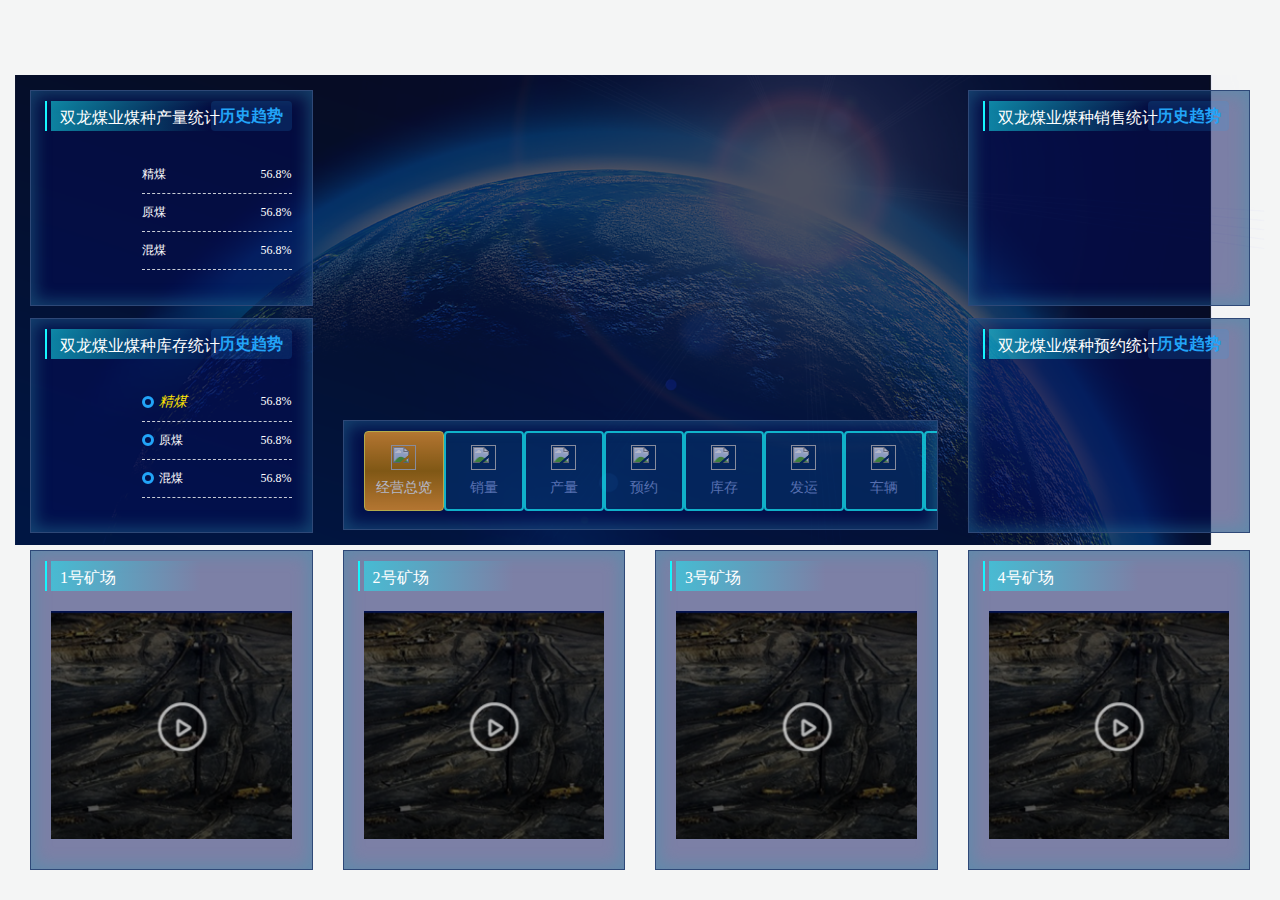
==== index.html @ e0773437 "feat: 提交" ====
<!DOCTYPE html>
<html>
	<head>
		<meta charset="utf-8" />
		<link rel="stylesheet" href="./css/layui.css" />
		<link rel="stylesheet" href="./css/public.css" />
		<link rel="stylesheet" href="./css/mixin.css" />
		<link rel="stylesheet" href="./css/index.css" />
		<title></title>
	</head>
	<body>
		<div class="wrap flex flex-direction justify-between">
			<div class="wrap-head">
				
			</div>
			<div class="wrap-content layui-row layui-col-space30">
				<div class="layui-col-md3">
					<div class="wrap-left box-wrap">
						<div class="box-top border border-lr flex flex-direction">
							<div class="plblic-tilte">
								<div class="box-title">
									双龙煤业煤种产量统计
								</div>
								<div class="tags">
									历史趋势
								</div>
							</div>
							<div class="flex-sub flex">
								<div class="flex-sub"  id="chart1">
									
								</div>
								<div class="legend-wrap">
									<div class="legend-item">
										<span>精煤</span>
										<span>56.8%</span>
									</div>
									<div class="legend-item">
										<span>原煤</span>
										<span>56.8%</span>
									</div>
									<div class="legend-item">
										<span>混煤</span>
										<span>56.8%</span>
									</div>
								</div>
							</div>
						</div>
						<div class="box-bottom border border-lr flex flex-direction">
							<div class="plblic-tilte">
								<div class="box-title">
									双龙煤业煤种库存统计
								</div>
								<div class="tags">
									历史趋势
								</div>
							</div>
							<div class="flex-sub flex">
								<div class="flex-sub" id="chart2">
									
								</div>
								<div class="legend-wrap">
									<div class="legend-item s1">
										<div>
											<b></b>
											<i>精煤</i>
										</div>
										<span>56.8%</span>
									</div>
									<div class="legend-item s2">
										<div>
											<b></b>
											<span>原煤</span>
										</div>
										<span>56.8%</span>
									</div>
									<div class="legend-item s3">
										<div>
											<b></b>
											<span>混煤</span>
										</div>
										<span>56.8%</span>
									</div>
								</div>
							</div>
						</div>
					</div>
				</div>
				<div class="layui-col-md6">
					<div class="wrap-center">
						<div class="map border-lr flex flex-direction">
							<!-- <div class="flex-sub" id="map_div">
							</div> -->
						</div>
						<div class="fyl border border-lr flex flex-direction">
							<ul class="flex-sub flex">
								<a class="active" href="index.html">
									<img src="" />
									<span>经营总览</span>
								</a>
								<a>
									<img src="" />
									<span>销量</span>
								</a>
								<a>
									<img src="" />
									<span>产量</span>
								</a>
								<a>
									<img src="" />
									<span>预约</span>
								</a>
								<a>
									<img src="" />
									<span>库存</span>
								</a>
								<a>
									<img src="" />
									<span>发运</span>
								</a>
								<a>
									<img src="" />
									<span>车辆</span>
								</a>
								<a>
									<img src="" />
									<span>视频监控</span>
								</a>
							</ul>
						</div>
					</div>
				</div>
				<div class="layui-col-md3">
					<div class="wrap-right box-wrap">
						<div class="box-top border border-lr">
							<div class="plblic-tilte">
								<div class="box-title">
									双龙煤业煤种销售统计
								</div>
								<div class="tags">
									历史趋势
								</div>
							</div>
						</div>
						<div class="box-bottom border border-lr flex flex-direction">
							<div class="plblic-tilte">
								<div class="box-title">
									双龙煤业煤种预约统计
								</div>
								<div class="tags">
									历史趋势
								</div>
							</div>
							<div class="flex-sub">
							</div>
						</div>
					</div>
				</div>
				
			</div>
			<div class="wrap-list">
				<div class="layui-row layui-col-space30">
					<div class="layui-col-md3">
						<div class="border">
							<div class="plblic-tilte">
								<div class="box-title">
									1号矿场
								</div>
							</div>
							<img src="images/index-item.png" />
						</div>
					</div>
					<div class="layui-col-md3">
						<div class="border">
							<div class="plblic-tilte">
								<div class="box-title">
									2号矿场
								</div>
							</div>
							<img src="images/index-item.png" />
						</div>
					</div>
					<div class="layui-col-md3">
						<div class="border">
							<div class="plblic-tilte">
								<div class="box-title">
									3号矿场
								</div>
							</div>
							<img src="images/index-item.png" />
						</div>
					</div>
					<div class="layui-col-md3">
						<div class="border">
							<div class="plblic-tilte">
								<div class="box-title">
									4号矿场
								</div>
							</div>
							<img src="images/index-item.png" />
						</div>
					</div>
				</div>
			</div>
		</div>
	</body>
</html>
<script src="./js/jquery.js"></script>
<script src="./js/echarts.min.js"></script>
<script src="http://api.map.baidu.com/api?v=2.0&ak=5ieMMexWmzB9jivTq6oCRX9j&callback"></script>
<script src="js/map.js"></script>
<script src="js/index.js"></script>
<script>
	$(function() {
		// var whei = $(window).width()
		// $("html").css({
		// 	fontSize: whei / 20
		// })
		// $(window).resize(function() {
		// 	var whei = $(window).width()
		// 	$("html").css({
		// 		fontSize: whei / 20
		// 	})
		// });
		// console.log($);
		// $.get('./json/a.json', (data) => {
		// 	console.log(data);
		// })
	})
</script>
---- css/layui.css ----
.layui-inline,img{display:inline-block;vertical-align:middle}h1,h2,h3,h4,h5,h6{font-weight:400}a,body{color:#333}.layui-edge,.layui-header,.layui-inline,.layui-main{position:relative}.layui-edge,hr{height:0;overflow:hidden}.layui-layout-body,.layui-side,.layui-side-scroll{overflow-x:hidden}.layui-edge,.layui-elip,hr{overflow:hidden}.layui-btn,.layui-edge,.layui-inline,img{vertical-align:middle}.layui-btn,.layui-disabled,.layui-icon,.layui-unselect{-moz-user-select:none;-webkit-user-select:none;-ms-user-select:none}blockquote,body,button,dd,div,dl,dt,form,h1,h2,h3,h4,h5,h6,input,li,ol,p,pre,td,textarea,th,ul{margin:0;padding:0;-webkit-tap-highlight-color:rgba(0,0,0,0)}a:active,a:hover{outline:0}img{border:none}li{list-style:none}table{border-collapse:collapse;border-spacing:0}h4,h5,h6{font-size:100%}button,input,optgroup,option,select,textarea{font-family:inherit;font-size:inherit;font-style:inherit;font-weight:inherit;outline:0}pre{white-space:pre-wrap;white-space:-moz-pre-wrap;white-space:-pre-wrap;white-space:-o-pre-wrap;word-wrap:break-word}body{line-height:1.6;color:rgba(0,0,0,.85);font:14px Helvetica Neue,Helvetica,PingFang SC,Tahoma,Arial,sans-serif}hr{line-height:0;margin:10px 0;padding:0;border:none!important;border-bottom:1px solid #eee!important;clear:both;background:0 0}a{text-decoration:none}a:hover{color:#777}a cite{font-style:normal;*cursor:pointer}.layui-border-box,.layui-border-box *{box-sizing:border-box}.layui-box,.layui-box *{box-sizing:content-box}.layui-clear{clear:both;*zoom:1}.layui-clear:after{content:'\20';clear:both;*zoom:1;display:block;height:0}.layui-inline{*display:inline;*zoom:1}.layui-btn,.layui-btn-group,.layui-edge{display:inline-block}.layui-edge{width:0;border-width:6px;border-style:dashed;border-color:transparent}.layui-edge-top{top:-4px;border-bottom-color:#999;border-bottom-style:solid}.layui-edge-right{border-left-color:#999;border-left-style:solid}.layui-edge-bottom{top:2px;border-top-color:#999;border-top-style:solid}.layui-edge-left{border-right-color:#999;border-right-style:solid}.layui-elip{text-overflow:ellipsis;white-space:nowrap}.layui-disabled,.layui-disabled:hover{color:#d2d2d2!important;cursor:not-allowed!important}.layui-circle{border-radius:100%}.layui-show{display:block!important}.layui-hide{display:none!important}.layui-show-v{visibility:visible!important}.layui-hide-v{visibility:hidden!important}@font-face{font-family:layui-icon;src:url(../font/iconfont.eot?v=256);src:url(../font/iconfont.eot?v=256#iefix) format('embedded-opentype'),url(../font/iconfont.woff2?v=256) format('woff2'),url(../font/iconfont.woff?v=256) format('woff'),url(../font/iconfont.ttf?v=256) format('truetype'),url(../font/iconfont.svg?v=256#layui-icon) format('svg')}.layui-icon{font-family:layui-icon!important;font-size:16px;font-style:normal;-webkit-font-smoothing:antialiased;-moz-osx-font-smoothing:grayscale}.layui-icon-reply-fill:before{content:"\e611"}.layui-icon-set-fill:before{content:"\e614"}.layui-icon-menu-fill:before{content:"\e60f"}.layui-icon-search:before{content:"\e615"}.layui-icon-share:before{content:"\e641"}.layui-icon-set-sm:before{content:"\e620"}.layui-icon-engine:before{content:"\e628"}.layui-icon-close:before{content:"\1006"}.layui-icon-close-fill:before{content:"\1007"}.layui-icon-chart-screen:before{content:"\e629"}.layui-icon-star:before{content:"\e600"}.layui-icon-circle-dot:before{content:"\e617"}.layui-icon-chat:before{content:"\e606"}.layui-icon-release:before{content:"\e609"}.layui-icon-list:before{content:"\e60a"}.layui-icon-chart:before{content:"\e62c"}.layui-icon-ok-circle:before{content:"\1005"}.layui-icon-layim-theme:before{content:"\e61b"}.layui-icon-table:before{content:"\e62d"}.layui-icon-right:before{content:"\e602"}.layui-icon-left:before{content:"\e603"}.layui-icon-cart-simple:before{content:"\e698"}.layui-icon-face-cry:before{content:"\e69c"}.layui-icon-face-smile:before{content:"\e6af"}.layui-icon-survey:before{content:"\e6b2"}.layui-icon-tree:before{content:"\e62e"}.layui-icon-ie:before{content:"\e7bb"}.layui-icon-upload-circle:before{content:"\e62f"}.layui-icon-add-circle:before{content:"\e61f"}.layui-icon-download-circle:before{content:"\e601"}.layui-icon-templeate-1:before{content:"\e630"}.layui-icon-util:before{content:"\e631"}.layui-icon-face-surprised:before{content:"\e664"}.layui-icon-edit:before{content:"\e642"}.layui-icon-speaker:before{content:"\e645"}.layui-icon-down:before{content:"\e61a"}.layui-icon-file:before{content:"\e621"}.layui-icon-layouts:before{content:"\e632"}.layui-icon-rate-half:before{content:"\e6c9"}.layui-icon-add-circle-fine:before{content:"\e608"}.layui-icon-prev-circle:before{content:"\e633"}.layui-icon-read:before{content:"\e705"}.layui-icon-404:before{content:"\e61c"}.layui-icon-carousel:before{content:"\e634"}.layui-icon-help:before{content:"\e607"}.layui-icon-code-circle:before{content:"\e635"}.layui-icon-windows:before{content:"\e67f"}.layui-icon-water:before{content:"\e636"}.layui-icon-username:before{content:"\e66f"}.layui-icon-find-fill:before{content:"\e670"}.layui-icon-about:before{content:"\e60b"}.layui-icon-location:before{content:"\e715"}.layui-icon-up:before{content:"\e619"}.layui-icon-pause:before{content:"\e651"}.layui-icon-date:before{content:"\e637"}.layui-icon-layim-uploadfile:before{content:"\e61d"}.layui-icon-delete:before{content:"\e640"}.layui-icon-play:before{content:"\e652"}.layui-icon-top:before{content:"\e604"}.layui-icon-firefox:before{content:"\e686"}.layui-icon-friends:before{content:"\e612"}.layui-icon-refresh-3:before{content:"\e9aa"}.layui-icon-ok:before{content:"\e605"}.layui-icon-layer:before{content:"\e638"}.layui-icon-face-smile-fine:before{content:"\e60c"}.layui-icon-dollar:before{content:"\e659"}.layui-icon-group:before{content:"\e613"}.layui-icon-layim-download:before{content:"\e61e"}.layui-icon-picture-fine:before{content:"\e60d"}.layui-icon-link:before{content:"\e64c"}.layui-icon-diamond:before{content:"\e735"}.layui-icon-log:before{content:"\e60e"}.layui-icon-key:before{content:"\e683"}.layui-icon-rate-solid:before{content:"\e67a"}.layui-icon-fonts-del:before{content:"\e64f"}.layui-icon-unlink:before{content:"\e64d"}.layui-icon-fonts-clear:before{content:"\e639"}.layui-icon-triangle-r:before{content:"\e623"}.layui-icon-circle:before{content:"\e63f"}.layui-icon-radio:before{content:"\e643"}.layui-icon-align-center:before{content:"\e647"}.layui-icon-align-right:before{content:"\e648"}.layui-icon-align-left:before{content:"\e649"}.layui-icon-loading-1:before{content:"\e63e"}.layui-icon-return:before{content:"\e65c"}.layui-icon-fonts-strong:before{content:"\e62b"}.layui-icon-upload:before{content:"\e67c"}.layui-icon-dialogue:before{content:"\e63a"}.layui-icon-video:before{content:"\e6ed"}.layui-icon-headset:before{content:"\e6fc"}.layui-icon-cellphone-fine:before{content:"\e63b"}.layui-icon-add-1:before{content:"\e654"}.layui-icon-face-smile-b:before{content:"\e650"}.layui-icon-fonts-html:before{content:"\e64b"}.layui-icon-screen-full:before{content:"\e622"}.layui-icon-form:before{content:"\e63c"}.layui-icon-cart:before{content:"\e657"}.layui-icon-camera-fill:before{content:"\e65d"}.layui-icon-tabs:before{content:"\e62a"}.layui-icon-heart-fill:before{content:"\e68f"}.layui-icon-fonts-code:before{content:"\e64e"}.layui-icon-ios:before{content:"\e680"}.layui-icon-at:before{content:"\e687"}.layui-icon-fire:before{content:"\e756"}.layui-icon-set:before{content:"\e716"}.layui-icon-fonts-u:before{content:"\e646"}.layui-icon-triangle-d:before{content:"\e625"}.layui-icon-tips:before{content:"\e702"}.layui-icon-picture:before{content:"\e64a"}.layui-icon-more-vertical:before{content:"\e671"}.layui-icon-bluetooth:before{content:"\e689"}.layui-icon-flag:before{content:"\e66c"}.layui-icon-loading:before{content:"\e63d"}.layui-icon-fonts-i:before{content:"\e644"}.layui-icon-refresh-1:before{content:"\e666"}.layui-icon-rmb:before{content:"\e65e"}.layui-icon-addition:before{content:"\e624"}.layui-icon-home:before{content:"\e68e"}.layui-icon-time:before{content:"\e68d"}.layui-icon-user:before{content:"\e770"}.layui-icon-notice:before{content:"\e667"}.layui-icon-chrome:before{content:"\e68a"}.layui-icon-edge:before{content:"\e68b"}.layui-icon-login-weibo:before{content:"\e675"}.layui-icon-voice:before{content:"\e688"}.layui-icon-upload-drag:before{content:"\e681"}.layui-icon-login-qq:before{content:"\e676"}.layui-icon-snowflake:before{content:"\e6b1"}.layui-icon-heart:before{content:"\e68c"}.layui-icon-logout:before{content:"\e682"}.layui-icon-file-b:before{content:"\e655"}.layui-icon-template:before{content:"\e663"}.layui-icon-transfer:before{content:"\e691"}.layui-icon-auz:before{content:"\e672"}.layui-icon-console:before{content:"\e665"}.layui-icon-app:before{content:"\e653"}.layui-icon-prev:before{content:"\e65a"}.layui-icon-website:before{content:"\e7ae"}.layui-icon-next:before{content:"\e65b"}.layui-icon-component:before{content:"\e857"}.layui-icon-android:before{content:"\e684"}.layui-icon-more:before{content:"\e65f"}.layui-icon-login-wechat:before{content:"\e677"}.layui-icon-shrink-right:before{content:"\e668"}.layui-icon-spread-left:before{content:"\e66b"}.layui-icon-camera:before{content:"\e660"}.layui-icon-note:before{content:"\e66e"}.layui-icon-refresh:before{content:"\e669"}.layui-icon-female:before{content:"\e661"}.layui-icon-male:before{content:"\e662"}.layui-icon-screen-restore:before{content:"\e758"}.layui-icon-password:before{content:"\e673"}.layui-icon-senior:before{content:"\e674"}.layui-icon-theme:before{content:"\e66a"}.layui-icon-tread:before{content:"\e6c5"}.layui-icon-praise:before{content:"\e6c6"}.layui-icon-star-fill:before{content:"\e658"}.layui-icon-rate:before{content:"\e67b"}.layui-icon-template-1:before{content:"\e656"}.layui-icon-vercode:before{content:"\e679"}.layui-icon-service:before{content:"\e626"}.layui-icon-cellphone:before{content:"\e678"}.layui-icon-print:before{content:"\e66d"}.layui-icon-cols:before{content:"\e610"}.layui-icon-wifi:before{content:"\e7e0"}.layui-icon-export:before{content:"\e67d"}.layui-icon-rss:before{content:"\e808"}.layui-icon-slider:before{content:"\e714"}.layui-icon-email:before{content:"\e618"}.layui-icon-subtraction:before{content:"\e67e"}.layui-icon-mike:before{content:"\e6dc"}.layui-icon-light:before{content:"\e748"}.layui-icon-gift:before{content:"\e627"}.layui-icon-mute:before{content:"\e685"}.layui-icon-reduce-circle:before{content:"\e616"}.layui-icon-music:before{content:"\e690"}.layui-main{width:1140px;margin:0 auto}.layui-header{z-index:1000;height:60px}.layui-header a:hover{transition:all .5s;-webkit-transition:all .5s}.layui-side{position:fixed;left:0;top:0;bottom:0;z-index:999;width:200px}.layui-side-scroll{position:relative;width:220px;height:100%}.layui-body{position:relative;left:200px;right:0;top:0;bottom:0;z-index:900;width:auto;box-sizing:border-box}.layui-layout-admin .layui-header{position:fixed;top:0;left:0;right:0;background-color:#23262E}.layui-layout-admin .layui-side{top:60px;width:200px;overflow-x:hidden}.layui-layout-admin .layui-body{position:absolute;top:60px;padding-bottom:44px}.layui-layout-admin .layui-main{width:auto;margin:0 15px}.layui-layout-admin .layui-footer{position:fixed;left:200px;right:0;bottom:0;z-index:990;height:44px;line-height:44px;padding:0 15px;box-shadow:-1px 0 4px rgb(0 0 0 / 12%);background-color:#FAFAFA}.layui-layout-admin .layui-logo{position:absolute;left:0;top:0;width:200px;height:100%;line-height:60px;text-align:center;color:#009688;font-size:16px;box-shadow:0 1px 2px 0 rgb(0 0 0 / 15%)}.layui-layout-admin .layui-header .layui-nav{background:0 0}.layui-layout-left{position:absolute!important;left:200px;top:0}.layui-layout-right{position:absolute!important;right:0;top:0}.layui-container{position:relative;margin:0 auto;padding:0 15px;box-sizing:border-box}.layui-fluid{position:relative;margin:0 auto;padding:0 15px}.layui-row:after,.layui-row:before{content:"";display:block;clear:both}.layui-col-lg1,.layui-col-lg10,.layui-col-lg11,.layui-col-lg12,.layui-col-lg2,.layui-col-lg3,.layui-col-lg4,.layui-col-lg5,.layui-col-lg6,.layui-col-lg7,.layui-col-lg8,.layui-col-lg9,.layui-col-md1,.layui-col-md10,.layui-col-md11,.layui-col-md12,.layui-col-md2,.layui-col-md3,.layui-col-md4,.layui-col-md5,.layui-col-md6,.layui-col-md7,.layui-col-md8,.layui-col-md9,.layui-col-sm1,.layui-col-sm10,.layui-col-sm11,.layui-col-sm12,.layui-col-sm2,.layui-col-sm3,.layui-col-sm4,.layui-col-sm5,.layui-col-sm6,.layui-col-sm7,.layui-col-sm8,.layui-col-sm9,.layui-col-xs1,.layui-col-xs10,.layui-col-xs11,.layui-col-xs12,.layui-col-xs2,.layui-col-xs3,.layui-col-xs4,.layui-col-xs5,.layui-col-xs6,.layui-col-xs7,.layui-col-xs8,.layui-col-xs9{position:relative;display:block;box-sizing:border-box}.layui-col-xs1,.layui-col-xs10,.layui-col-xs11,.layui-col-xs12,.layui-col-xs2,.layui-col-xs3,.layui-col-xs4,.layui-col-xs5,.layui-col-xs6,.layui-col-xs7,.layui-col-xs8,.layui-col-xs9{float:left}.layui-col-xs1{width:8.33333333%}.layui-col-xs2{width:16.66666667%}.layui-col-xs3{width:25%}.layui-col-xs4{width:33.33333333%}.layui-col-xs5{width:41.66666667%}.layui-col-xs6{width:50%}.layui-col-xs7{width:58.33333333%}.layui-col-xs8{width:66.66666667%}.layui-col-xs9{width:75%}.layui-col-xs10{width:83.33333333%}.layui-col-xs11{width:91.66666667%}.layui-col-xs12{width:100%}.layui-col-xs-offset1{margin-left:8.33333333%}.layui-col-xs-offset2{margin-left:16.66666667%}.layui-col-xs-offset3{margin-left:25%}.layui-col-xs-offset4{margin-left:33.33333333%}.layui-col-xs-offset5{margin-left:41.66666667%}.layui-col-xs-offset6{margin-left:50%}.layui-col-xs-offset7{margin-left:58.33333333%}.layui-col-xs-offset8{margin-left:66.66666667%}.layui-col-xs-offset9{margin-left:75%}.layui-col-xs-offset10{margin-left:83.33333333%}.layui-col-xs-offset11{margin-left:91.66666667%}.layui-col-xs-offset12{margin-left:100%}@media screen and (max-width:768px){.layui-hide-xs{display:none!important}.layui-show-xs-block{display:block!important}.layui-show-xs-inline{display:inline!important}.layui-show-xs-inline-block{display:inline-block!important}}@media screen and (min-width:768px){.layui-container{width:750px}.layui-hide-sm{display:none!important}.layui-show-sm-block{display:block!important}.layui-show-sm-inline{display:inline!important}.layui-show-sm-inline-block{display:inline-block!important}.layui-col-sm1,.layui-col-sm10,.layui-col-sm11,.layui-col-sm12,.layui-col-sm2,.layui-col-sm3,.layui-col-sm4,.layui-col-sm5,.layui-col-sm6,.layui-col-sm7,.layui-col-sm8,.layui-col-sm9{float:left}.layui-col-sm1{width:8.33333333%}.layui-col-sm2{width:16.66666667%}.layui-col-sm3{width:25%}.layui-col-sm4{width:33.33333333%}.layui-col-sm5{width:41.66666667%}.layui-col-sm6{width:50%}.layui-col-sm7{width:58.33333333%}.layui-col-sm8{width:66.66666667%}.layui-col-sm9{width:75%}.layui-col-sm10{width:83.33333333%}.layui-col-sm11{width:91.66666667%}.layui-col-sm12{width:100%}.layui-col-sm-offset1{margin-left:8.33333333%}.layui-col-sm-offset2{margin-left:16.66666667%}.layui-col-sm-offset3{margin-left:25%}.layui-col-sm-offset4{margin-left:33.33333333%}.layui-col-sm-offset5{margin-left:41.66666667%}.layui-col-sm-offset6{margin-left:50%}.layui-col-sm-offset7{margin-left:58.33333333%}.layui-col-sm-offset8{margin-left:66.66666667%}.layui-col-sm-offset9{margin-left:75%}.layui-col-sm-offset10{margin-left:83.33333333%}.layui-col-sm-offset11{margin-left:91.66666667%}.layui-col-sm-offset12{margin-left:100%}}@media screen and (min-width:992px){.layui-container{width:970px}.layui-hide-md{display:none!important}.layui-show-md-block{display:block!important}.layui-show-md-inline{display:inline!important}.layui-show-md-inline-block{display:inline-block!important}.layui-col-md1,.layui-col-md10,.layui-col-md11,.layui-col-md12,.layui-col-md2,.layui-col-md3,.layui-col-md4,.layui-col-md5,.layui-col-md6,.layui-col-md7,.layui-col-md8,.layui-col-md9{float:left}.layui-col-md1{width:8.33333333%}.layui-col-md2{width:16.66666667%}.layui-col-md3{width:25%}.layui-col-md4{width:33.33333333%}.layui-col-md5{width:41.66666667%}.layui-col-md6{width:50%}.layui-col-md7{width:58.33333333%}.layui-col-md8{width:66.66666667%}.layui-col-md9{width:75%}.layui-col-md10{width:83.33333333%}.layui-col-md11{width:91.66666667%}.layui-col-md12{width:100%}.layui-col-md-offset1{margin-left:8.33333333%}.layui-col-md-offset2{margin-left:16.66666667%}.layui-col-md-offset3{margin-left:25%}.layui-col-md-offset4{margin-left:33.33333333%}.layui-col-md-offset5{margin-left:41.66666667%}.layui-col-md-offset6{margin-left:50%}.layui-col-md-offset7{margin-left:58.33333333%}.layui-col-md-offset8{margin-left:66.66666667%}.layui-col-md-offset9{margin-left:75%}.layui-col-md-offset10{margin-left:83.33333333%}.layui-col-md-offset11{margin-left:91.66666667%}.layui-col-md-offset12{margin-left:100%}}@media screen and (min-width:1200px){.layui-container{width:1170px}.layui-hide-lg{display:none!important}.layui-show-lg-block{display:block!important}.layui-show-lg-inline{display:inline!important}.layui-show-lg-inline-block{display:inline-block!important}.layui-col-lg1,.layui-col-lg10,.layui-col-lg11,.layui-col-lg12,.layui-col-lg2,.layui-col-lg3,.layui-col-lg4,.layui-col-lg5,.layui-col-lg6,.layui-col-lg7,.layui-col-lg8,.layui-col-lg9{float:left}.layui-col-lg1{width:8.33333333%}.layui-col-lg2{width:16.66666667%}.layui-col-lg3{width:25%}.layui-col-lg4{width:33.33333333%}.layui-col-lg5{width:41.66666667%}.layui-col-lg6{width:50%}.layui-col-lg7{width:58.33333333%}.layui-col-lg8{width:66.66666667%}.layui-col-lg9{width:75%}.layui-col-lg10{width:83.33333333%}.layui-col-lg11{width:91.66666667%}.layui-col-lg12{width:100%}.layui-col-lg-offset1{margin-left:8.33333333%}.layui-col-lg-offset2{margin-left:16.66666667%}.layui-col-lg-offset3{margin-left:25%}.layui-col-lg-offset4{margin-left:33.33333333%}.layui-col-lg-offset5{margin-left:41.66666667%}.layui-col-lg-offset6{margin-left:50%}.layui-col-lg-offset7{margin-left:58.33333333%}.layui-col-lg-offset8{margin-left:66.66666667%}.layui-col-lg-offset9{margin-left:75%}.layui-col-lg-offset10{margin-left:83.33333333%}.layui-col-lg-offset11{margin-left:91.66666667%}.layui-col-lg-offset12{margin-left:100%}}.layui-col-space1{margin:-.5px}.layui-col-space1>*{padding:.5px}.layui-col-space2{margin:-1px}.layui-col-space2>*{padding:1px}.layui-col-space4{margin:-2px}.layui-col-space4>*{padding:2px}.layui-col-space5{margin:-2.5px}.layui-col-space5>*{padding:2.5px}.layui-col-space6{margin:-3px}.layui-col-space6>*{padding:3px}.layui-col-space8{margin:-4px}.layui-col-space8>*{padding:4px}.layui-col-space10{margin:-5px}.layui-col-space10>*{padding:5px}.layui-col-space12{margin:-6px}.layui-col-space12>*{padding:6px}.layui-col-space14{margin:-7px}.layui-col-space14>*{padding:7px}.layui-col-space15{margin:-7.5px}.layui-col-space15>*{padding:7.5px}.layui-col-space16{margin:-8px}.layui-col-space16>*{padding:8px}.layui-col-space18{margin:-9px}.layui-col-space18>*{padding:9px}.layui-col-space20{margin:-10px}.layui-col-space20>*{padding:10px}.layui-col-space22{margin:-11px}.layui-col-space22>*{padding:11px}.layui-col-space24{margin:-12px}.layui-col-space24>*{padding:12px}.layui-col-space25{margin:-12.5px}.layui-col-space25>*{padding:12.5px}.layui-col-space26{margin:-13px}.layui-col-space26>*{padding:13px}.layui-col-space28{margin:-14px}.layui-col-space28>*{padding:14px}.layui-col-space30{margin:-15px}.layui-col-space30>*{padding:15px}.layui-btn,.layui-input,.layui-select,.layui-textarea,.layui-upload-button{outline:0;-webkit-appearance:none;transition:all .3s;-webkit-transition:all .3s;box-sizing:border-box}.layui-elem-quote{margin-bottom:10px;padding:15px;line-height:1.6;border-left:5px solid #5FB878;border-radius:0 2px 2px 0;background-color:#FAFAFA}.layui-quote-nm{border-style:solid;border-width:1px 1px 1px 5px;background:0 0}.layui-elem-field{margin-bottom:10px;padding:0;border-width:1px;border-style:solid}.layui-elem-field legend{margin-left:20px;padding:0 10px;font-size:20px;font-weight:300}.layui-field-title{margin:10px 0 20px;border-width:1px 0 0}.layui-field-box{padding:15px}.layui-field-title .layui-field-box{padding:10px 0}.layui-progress{position:relative;height:6px;border-radius:20px;background-color:#eee}.layui-progress-bar{position:absolute;left:0;top:0;width:0;max-width:100%;height:6px;border-radius:20px;text-align:right;background-color:#5FB878;transition:all .3s;-webkit-transition:all .3s}.layui-progress-big,.layui-progress-big .layui-progress-bar{height:18px;line-height:18px}.layui-progress-text{position:relative;top:-20px;line-height:18px;font-size:12px;color:#666}.layui-progress-big .layui-progress-text{position:static;padding:0 10px;color:#fff}.layui-collapse{border-width:1px;border-style:solid;border-radius:2px}.layui-colla-content,.layui-colla-item{border-top-width:1px;border-top-style:solid}.layui-colla-item:first-child{border-top:none}.layui-colla-title{position:relative;height:42px;line-height:42px;padding:0 15px 0 35px;color:#333;background-color:#FAFAFA;cursor:pointer;font-size:14px;overflow:hidden}.layui-colla-content{display:none;padding:10px 15px;line-height:1.6;color:#666}.layui-colla-icon{position:absolute;left:15px;top:0;font-size:14px}.layui-card-body,.layui-card-header,.layui-form-label,.layui-form-mid,.layui-form-select,.layui-input-block,.layui-input-inline,.layui-panel,.layui-textarea{position:relative}.layui-card{margin-bottom:15px;border-radius:2px;background-color:#fff;box-shadow:0 1px 2px 0 rgba(0,0,0,.05)}.layui-form-select dl,.layui-panel{box-shadow:1px 1px 4px rgb(0 0 0 / 8%)}.layui-card:last-child{margin-bottom:0}.layui-card-header{height:42px;line-height:42px;padding:0 15px;border-bottom:1px solid #f6f6f6;color:#333;border-radius:2px 2px 0 0;font-size:14px}.layui-card-body{padding:10px 15px;line-height:24px}.layui-card-body[pad15]{padding:15px}.layui-card-body[pad20]{padding:20px}.layui-card-body .layui-table{margin:5px 0}.layui-card .layui-tab{margin:0}.layui-panel{border-width:1px;border-style:solid;border-radius:2px;background-color:#fff;color:#666}.layui-bg-black,.layui-bg-blue,.layui-bg-cyan,.layui-bg-green,.layui-bg-orange,.layui-bg-red{color:#fff!important}.layui-panel-window{position:relative;padding:15px;border-radius:0;border-top:5px solid #eee;background-color:#fff}.layui-border,.layui-border-black,.layui-border-blue,.layui-border-cyan,.layui-border-green,.layui-border-orange,.layui-border-red{border-width:1px;border-style:solid}.layui-auxiliar-moving{position:fixed;left:0;right:0;top:0;bottom:0;width:100%;height:100%;background:0 0;z-index:9999999999}.layui-bg-red{background-color:#FF5722!important}.layui-bg-orange{background-color:#FFB800!important}.layui-bg-green{background-color:#009688!important}.layui-bg-cyan{background-color:#2F4056!important}.layui-bg-blue{background-color:#1E9FFF!important}.layui-bg-black{background-color:#393D49!important}.layui-bg-gray{background-color:#FAFAFA!important;color:#666!important}.layui-badge-rim,.layui-border,.layui-colla-content,.layui-colla-item,.layui-collapse,.layui-elem-field,.layui-form-pane .layui-form-item[pane],.layui-form-pane .layui-form-label,.layui-input,.layui-layedit,.layui-layedit-tool,.layui-panel,.layui-quote-nm,.layui-select,.layui-tab-bar,.layui-tab-card,.layui-tab-title,.layui-tab-title .layui-this:after,.layui-textarea{border-color:#eee}.layui-border{color:#666!important}.layui-border-red{border-color:#FF5722!important;color:#FF5722!important}.layui-border-orange{border-color:#FFB800!important;color:#FFB800!important}.layui-border-green{border-color:#009688!important;color:#009688!important}.layui-border-cyan{border-color:#2F4056!important;color:#2F4056!important}.layui-border-blue{border-color:#1E9FFF!important;color:#1E9FFF!important}.layui-border-black{border-color:#393D49!important;color:#393D49!important}.layui-timeline-item:before{background-color:#eee}.layui-text{line-height:1.6;font-size:14px;color:#666}.layui-text h1,.layui-text h2,.layui-text h3{font-weight:500;color:#333}.layui-text h1{font-size:30px}.layui-text h2{font-size:24px}.layui-text h3{font-size:18px}.layui-text a:not(.layui-btn){color:#01AAED}.layui-text a:not(.layui-btn):hover{text-decoration:underline}.layui-text ul{padding:5px 0 5px 15px}.layui-text ul li{margin-top:5px;list-style-type:disc}.layui-text em,.layui-word-aux{color:#999!important;padding-left:5px!important;padding-right:5px!important}.layui-text p{margin:10px 0}.layui-text p:first-child{margin-top:0}.layui-font-12{font-size:12px!important}.layui-font-14{font-size:14px!important}.layui-font-16{font-size:16px!important}.layui-font-18{font-size:18px!important}.layui-font-20{font-size:20px!important}.layui-font-red{color:#FF5722!important}.layui-font-orange{color:#FFB800!important}.layui-font-green{color:#009688!important}.layui-font-cyan{color:#2F4056!important}.layui-font-blue{color:#01AAED!important}.layui-font-black{color:#000!important}.layui-font-gray{color:#c2c2c2!important}.layui-btn{height:38px;line-height:38px;border:1px solid transparent;padding:0 18px;background-color:#009688;color:#fff;white-space:nowrap;text-align:center;font-size:14px;border-radius:2px;cursor:pointer}.layui-btn:hover{opacity:.8;filter:alpha(opacity=80);color:#fff}.layui-btn:active{opacity:1;filter:alpha(opacity=100)}.layui-btn+.layui-btn{margin-left:10px}.layui-btn-container{font-size:0}.layui-btn-container .layui-btn{margin-right:10px;margin-bottom:10px}.layui-btn-container .layui-btn+.layui-btn{margin-left:0}.layui-table .layui-btn-container .layui-btn{margin-bottom:9px}.layui-btn-radius{border-radius:100px}.layui-btn .layui-icon{padding:0 2px;vertical-align:middle\9;vertical-align:bottom}.layui-btn-primary{border-color:#d2d2d2;background:0 0;color:#666}.layui-btn-primary:hover{border-color:#009688;color:#333}.layui-btn-normal{background-color:#1E9FFF}.layui-btn-warm{background-color:#FFB800}.layui-btn-danger{background-color:#FF5722}.layui-btn-checked{background-color:#5FB878}.layui-btn-disabled,.layui-btn-disabled:active,.layui-btn-disabled:hover{border-color:#eee!important;background-color:#FBFBFB!important;color:#d2d2d2!important;cursor:not-allowed!important;opacity:1}.layui-btn-lg{height:44px;line-height:44px;padding:0 25px;font-size:16px}.layui-btn-sm{height:30px;line-height:30px;padding:0 10px;font-size:12px}.layui-btn-xs{height:22px;line-height:22px;padding:0 5px;font-size:12px}.layui-btn-xs i{font-size:12px!important}.layui-btn-group{vertical-align:middle;font-size:0}.layui-btn-group .layui-btn{margin-left:0!important;margin-right:0!important;border-left:1px solid rgba(255,255,255,.5);border-radius:0}.layui-btn-group .layui-btn-primary{border-left:none}.layui-btn-group .layui-btn-primary:hover{border-color:#d2d2d2;color:#009688}.layui-btn-group .layui-btn:first-child{border-left:none;border-radius:2px 0 0 2px}.layui-btn-group .layui-btn-primary:first-child{border-left:1px solid #d2d2d2}.layui-btn-group .layui-btn:last-child{border-radius:0 2px 2px 0}.layui-btn-group .layui-btn+.layui-btn{margin-left:0}.layui-btn-group+.layui-btn-group{margin-left:10px}.layui-btn-fluid{width:100%}.layui-input,.layui-select,.layui-textarea{height:38px;line-height:1.3;line-height:38px\9;border-width:1px;border-style:solid;background-color:#fff;color:rgba(0,0,0,.85);border-radius:2px}.layui-input::-webkit-input-placeholder,.layui-select::-webkit-input-placeholder,.layui-textarea::-webkit-input-placeholder{line-height:1.3}.layui-input,.layui-textarea{display:block;width:100%;padding-left:10px}.layui-input:hover,.layui-textarea:hover{border-color:#eee!important}.layui-input:focus,.layui-textarea:focus{border-color:#d2d2d2!important}.layui-textarea{min-height:100px;height:auto;line-height:20px;padding:6px 10px;resize:vertical}.layui-select{padding:0 10px}.layui-form input[type=checkbox],.layui-form input[type=radio],.layui-form select{display:none}.layui-form [lay-ignore]{display:initial}.layui-form-item{margin-bottom:15px;clear:both;*zoom:1}.layui-form-item:after{content:'\20';clear:both;*zoom:1;display:block;height:0}.layui-form-label{float:left;display:block;padding:9px 15px;width:80px;font-weight:400;line-height:20px;text-align:right}.layui-form-label-col{display:block;float:none;padding:9px 0;line-height:20px;text-align:left}.layui-form-item .layui-inline{margin-bottom:5px;margin-right:10px}.layui-input-block{margin-left:110px;min-height:36px}.layui-input-inline{display:inline-block;vertical-align:middle}.layui-form-item .layui-input-inline{float:left;width:190px;margin-right:10px}.layui-form-text .layui-input-inline{width:auto}.layui-form-mid{float:left;display:block;padding:9px 0!important;line-height:20px;margin-right:10px}.layui-form-danger+.layui-form-select .layui-input,.layui-form-danger:focus{border-color:#FF5722!important}.layui-form-select .layui-input{padding-right:30px;cursor:pointer}.layui-form-select .layui-edge{position:absolute;right:10px;top:50%;margin-top:-3px;cursor:pointer;border-width:6px;border-top-color:#c2c2c2;border-top-style:solid;transition:all .3s;-webkit-transition:all .3s}.layui-form-select dl{display:none;position:absolute;left:0;top:42px;padding:5px 0;z-index:899;min-width:100%;border:1px solid #eee;max-height:300px;overflow-y:auto;background-color:#fff;border-radius:2px;box-sizing:border-box}.layui-form-select dl dd,.layui-form-select dl dt{padding:0 10px;line-height:36px;white-space:nowrap;overflow:hidden;text-overflow:ellipsis}.layui-form-select dl dt{font-size:12px;color:#999}.layui-form-select dl dd{cursor:pointer}.layui-form-select dl dd:hover{background-color:#F6F6F6;-webkit-transition:.5s all;transition:.5s all}.layui-form-select .layui-select-group dd{padding-left:20px}.layui-form-select dl dd.layui-select-tips{padding-left:10px!important;color:#999}.layui-form-select dl dd.layui-this{background-color:#5FB878;color:#fff}.layui-form-checkbox,.layui-form-select dl dd.layui-disabled{background-color:#fff}.layui-form-selected dl{display:block}.layui-form-checkbox,.layui-form-checkbox *,.layui-form-switch{display:inline-block;vertical-align:middle}.layui-form-selected .layui-edge{margin-top:-9px;-webkit-transform:rotate(180deg);transform:rotate(180deg);margin-top:-3px\9}:root .layui-form-selected .layui-edge{margin-top:-9px\0/IE9}.layui-form-selectup dl{top:auto;bottom:42px}.layui-select-none{margin:5px 0;text-align:center;color:#999}.layui-select-disabled .layui-disabled{border-color:#eee!important}.layui-select-disabled .layui-edge{border-top-color:#d2d2d2}.layui-form-checkbox{position:relative;height:30px;line-height:30px;margin-right:10px;padding-right:30px;cursor:pointer;font-size:0;-webkit-transition:.1s linear;transition:.1s linear;box-sizing:border-box}.layui-form-checkbox span{padding:0 10px;height:100%;font-size:14px;border-radius:2px 0 0 2px;background-color:#d2d2d2;color:#fff;overflow:hidden;white-space:nowrap;text-overflow:ellipsis}.layui-form-checkbox:hover span{background-color:#c2c2c2}.layui-form-checkbox i{position:absolute;right:0;top:0;width:30px;height:28px;border:1px solid #d2d2d2;border-left:none;border-radius:0 2px 2px 0;color:#fff;font-size:20px;text-align:center}.layui-form-checkbox:hover i{border-color:#c2c2c2;color:#c2c2c2}.layui-form-checked,.layui-form-checked:hover{border-color:#5FB878}.layui-form-checked span,.layui-form-checked:hover span{background-color:#5FB878}.layui-form-checked i,.layui-form-checked:hover i{color:#5FB878}.layui-form-item .layui-form-checkbox{margin-top:4px}.layui-form-checkbox[lay-skin=primary]{height:auto!important;line-height:normal!important;min-width:18px;min-height:18px;border:none!important;margin-right:0;padding-left:28px;padding-right:0;background:0 0}.layui-form-checkbox[lay-skin=primary] span{padding-left:0;padding-right:15px;line-height:18px;background:0 0;color:#666}.layui-form-checkbox[lay-skin=primary] i{right:auto;left:0;width:16px;height:16px;line-height:16px;border:1px solid #d2d2d2;font-size:12px;border-radius:2px;background-color:#fff;-webkit-transition:.1s linear;transition:.1s linear}.layui-form-checkbox[lay-skin=primary]:hover i{border-color:#5FB878;color:#fff}.layui-form-checked[lay-skin=primary] i{border-color:#5FB878!important;background-color:#5FB878;color:#fff}.layui-checkbox-disabled[lay-skin=primary] span{background:0 0!important;color:#c2c2c2!important}.layui-checkbox-disabled[lay-skin=primary]:hover i{border-color:#d2d2d2}.layui-form-item .layui-form-checkbox[lay-skin=primary]{margin-top:10px}.layui-form-switch{position:relative;height:22px;line-height:22px;min-width:35px;padding:0 5px;margin-top:8px;border:1px solid #d2d2d2;border-radius:20px;cursor:pointer;background-color:#fff;-webkit-transition:.1s linear;transition:.1s linear}.layui-form-switch i{position:absolute;left:5px;top:3px;width:16px;height:16px;border-radius:20px;background-color:#d2d2d2;-webkit-transition:.1s linear;transition:.1s linear}.layui-form-switch em{position:relative;top:0;width:25px;margin-left:21px;padding:0!important;text-align:center!important;color:#999!important;font-style:normal!important;font-size:12px}.layui-form-onswitch{border-color:#5FB878;background-color:#5FB878}.layui-checkbox-disabled,.layui-checkbox-disabled i{border-color:#eee!important}.layui-form-onswitch i{left:100%;margin-left:-21px;background-color:#fff}.layui-form-onswitch em{margin-left:5px;margin-right:21px;color:#fff!important}.layui-checkbox-disabled span{background-color:#eee!important}.layui-checkbox-disabled em{color:#d2d2d2!important}.layui-checkbox-disabled:hover i{color:#fff!important}[lay-radio]{display:none}.layui-form-radio,.layui-form-radio *{display:inline-block;vertical-align:middle}.layui-form-radio{line-height:28px;margin:6px 10px 0 0;padding-right:10px;cursor:pointer;font-size:0}.layui-form-radio *{font-size:14px}.layui-form-radio>i{margin-right:8px;font-size:22px;color:#c2c2c2}.layui-form-radio:hover *,.layui-form-radioed,.layui-form-radioed>i{color:#5FB878}.layui-radio-disabled>i{color:#eee!important}.layui-radio-disabled *{color:#c2c2c2!important}.layui-form-pane .layui-form-label{width:110px;padding:8px 15px;height:38px;line-height:20px;border-width:1px;border-style:solid;border-radius:2px 0 0 2px;text-align:center;background-color:#FAFAFA;overflow:hidden;white-space:nowrap;text-overflow:ellipsis;box-sizing:border-box}.layui-form-pane .layui-input-inline{margin-left:-1px}.layui-form-pane .layui-input-block{margin-left:110px;left:-1px}.layui-form-pane .layui-input{border-radius:0 2px 2px 0}.layui-form-pane .layui-form-text .layui-form-label{float:none;width:100%;border-radius:2px;box-sizing:border-box;text-align:left}.layui-form-pane .layui-form-text .layui-input-inline{display:block;margin:0;top:-1px;clear:both}.layui-form-pane .layui-form-text .layui-input-block{margin:0;left:0;top:-1px}.layui-form-pane .layui-form-text .layui-textarea{min-height:100px;border-radius:0 0 2px 2px}.layui-form-pane .layui-form-checkbox{margin:4px 0 4px 10px}.layui-form-pane .layui-form-radio,.layui-form-pane .layui-form-switch{margin-top:6px;margin-left:10px}.layui-form-pane .layui-form-item[pane]{position:relative;border-width:1px;border-style:solid}.layui-form-pane .layui-form-item[pane] .layui-form-label{position:absolute;left:0;top:0;height:100%;border-width:0 1px 0 0}.layui-form-pane .layui-form-item[pane] .layui-input-inline{margin-left:110px}@media screen and (max-width:450px){.layui-form-item .layui-form-label{text-overflow:ellipsis;overflow:hidden;white-space:nowrap}.layui-form-item .layui-inline{display:block;margin-right:0;margin-bottom:20px;clear:both}.layui-form-item .layui-inline:after{content:'\20';clear:both;display:block;height:0}.layui-form-item .layui-input-inline{display:block;float:none;left:-3px;width:auto!important;margin:0 0 10px 112px}.layui-form-item .layui-input-inline+.layui-form-mid{margin-left:110px;top:-5px;padding:0}.layui-form-item .layui-form-checkbox{margin-right:5px;margin-bottom:5px}}.layui-layedit{border-width:1px;border-style:solid;border-radius:2px}.layui-layedit-tool{padding:3px 5px;border-bottom-width:1px;border-bottom-style:solid;font-size:0}.layedit-tool-fixed{position:fixed;top:0;border-top:1px solid #eee}.layui-layedit-tool .layedit-tool-mid,.layui-layedit-tool .layui-icon{display:inline-block;vertical-align:middle;text-align:center;font-size:14px}.layui-layedit-tool .layui-icon{position:relative;width:32px;height:30px;line-height:30px;margin:3px 5px;color:#777;cursor:pointer;border-radius:2px}.layui-layedit-tool .layui-icon:hover{color:#393D49}.layui-layedit-tool .layui-icon:active{color:#000}.layui-layedit-tool .layedit-tool-active{background-color:#eee;color:#000}.layui-layedit-tool .layui-disabled,.layui-layedit-tool .layui-disabled:hover{color:#d2d2d2;cursor:not-allowed}.layui-layedit-tool .layedit-tool-mid{width:1px;height:18px;margin:0 10px;background-color:#d2d2d2}.layedit-tool-html{width:50px!important;font-size:30px!important}.layedit-tool-b,.layedit-tool-code,.layedit-tool-help{font-size:16px!important}.layedit-tool-d,.layedit-tool-face,.layedit-tool-image,.layedit-tool-unlink{font-size:18px!important}.layedit-tool-image input{position:absolute;font-size:0;left:0;top:0;width:100%;height:100%;opacity:.01;filter:Alpha(opacity=1);cursor:pointer}.layui-layedit-iframe iframe{display:block;width:100%}#LAY_layedit_code{overflow:hidden}.layui-laypage{display:inline-block;*display:inline;*zoom:1;vertical-align:middle;margin:10px 0;font-size:0}.layui-laypage>a:first-child,.layui-laypage>a:first-child em{border-radius:2px 0 0 2px}.layui-laypage>a:last-child,.layui-laypage>a:last-child em{border-radius:0 2px 2px 0}.layui-laypage>:first-child{margin-left:0!important}.layui-laypage>:last-child{margin-right:0!important}.layui-laypage a,.layui-laypage button,.layui-laypage input,.layui-laypage select,.layui-laypage span{border:1px solid #eee}.layui-laypage a,.layui-laypage span{display:inline-block;*display:inline;*zoom:1;vertical-align:middle;padding:0 15px;height:28px;line-height:28px;margin:0 -1px 5px 0;background-color:#fff;color:#333;font-size:12px}.layui-flow-more a *,.layui-laypage input,.layui-table-view select[lay-ignore]{display:inline-block}.layui-laypage a:hover{color:#009688}.layui-laypage em{font-style:normal}.layui-laypage .layui-laypage-spr{color:#999;font-weight:700}.layui-laypage a{text-decoration:none}.layui-laypage .layui-laypage-curr{position:relative}.layui-laypage .layui-laypage-curr em{position:relative;color:#fff}.layui-laypage .layui-laypage-curr .layui-laypage-em{position:absolute;left:-1px;top:-1px;padding:1px;width:100%;height:100%;background-color:#009688}.layui-laypage-em{border-radius:2px}.layui-laypage-next em,.layui-laypage-prev em{font-family:Sim sun;font-size:16px}.layui-laypage .layui-laypage-count,.layui-laypage .layui-laypage-limits,.layui-laypage .layui-laypage-refresh,.layui-laypage .layui-laypage-skip{margin-left:10px;margin-right:10px;padding:0;border:none}.layui-laypage .layui-laypage-limits,.layui-laypage .layui-laypage-refresh{vertical-align:top}.layui-laypage .layui-laypage-refresh i{font-size:18px;cursor:pointer}.layui-laypage select{height:22px;padding:3px;border-radius:2px;cursor:pointer}.layui-laypage .layui-laypage-skip{height:30px;line-height:30px;color:#999}.layui-laypage button,.layui-laypage input{height:30px;line-height:30px;border-radius:2px;vertical-align:top;background-color:#fff;box-sizing:border-box}.layui-laypage input{width:40px;margin:0 10px;padding:0 3px;text-align:center}.layui-laypage input:focus,.layui-laypage select:focus{border-color:#009688!important}.layui-laypage button{margin-left:10px;padding:0 10px;cursor:pointer}.layui-table,.layui-table-view{margin:10px 0}.layui-flow-more{margin:10px 0;text-align:center;color:#999;font-size:14px}.layui-flow-more a{height:32px;line-height:32px}.layui-flow-more a *{vertical-align:top}.layui-flow-more a cite{padding:0 20px;border-radius:3px;background-color:#eee;color:#333;font-style:normal}.layui-flow-more a cite:hover{opacity:.8}.layui-flow-more a i{font-size:30px;color:#737383}.layui-table{width:100%;background-color:#fff;color:#666}.layui-table tr{transition:all .3s;-webkit-transition:all .3s}.layui-table th{text-align:left;font-weight:400}.layui-table tbody tr:hover,.layui-table thead tr,.layui-table-click,.layui-table-header,.layui-table-hover,.layui-table-mend,.layui-table-patch,.layui-table-tool,.layui-table-total,.layui-table-total tr,.layui-table[lay-even] tr:nth-child(even){background-color:#FAFAFA}.layui-table td,.layui-table th,.layui-table-col-set,.layui-table-fixed-r,.layui-table-grid-down,.layui-table-header,.layui-table-page,.layui-table-tips-main,.layui-table-tool,.layui-table-total,.layui-table-view,.layui-table[lay-skin=line],.layui-table[lay-skin=row]{border-width:1px;border-style:solid;border-color:#eee}.layui-table td,.layui-table th{position:relative;padding:9px 15px;min-height:20px;line-height:20px;font-size:14px}.layui-table[lay-skin=line] td,.layui-table[lay-skin=line] th{border-width:0 0 1px}.layui-table[lay-skin=row] td,.layui-table[lay-skin=row] th{border-width:0 1px 0 0}.layui-table[lay-skin=nob] td,.layui-table[lay-skin=nob] th{border:none}.layui-table img{max-width:100px}.layui-table[lay-size=lg] td,.layui-table[lay-size=lg] th{padding:15px 30px}.layui-table-view .layui-table[lay-size=lg] .layui-table-cell{height:40px;line-height:40px}.layui-table[lay-size=sm] td,.layui-table[lay-size=sm] th{font-size:12px;padding:5px 10px}.layui-table-view .layui-table[lay-size=sm] .layui-table-cell{height:20px;line-height:20px}.layui-table[lay-data]{display:none}.layui-table-box{position:relative;overflow:hidden}.layui-table-view .layui-table{position:relative;width:auto;margin:0}.layui-table-view .layui-table[lay-skin=line]{border-width:0 1px 0 0}.layui-table-view .layui-table[lay-skin=row]{border-width:0 0 1px}.layui-table-view .layui-table td,.layui-table-view .layui-table th{padding:5px 0;border-top:none;border-left:none}.layui-table-view .layui-table th.layui-unselect .layui-table-cell span{cursor:pointer}.layui-table-view .layui-table td{cursor:default}.layui-table-view .layui-table td[data-edit=text]{cursor:text}.layui-table-view .layui-form-checkbox[lay-skin=primary] i{width:18px;height:18px}.layui-table-view .layui-form-radio{line-height:0;padding:0}.layui-table-view .layui-form-radio>i{margin:0;font-size:20px}.layui-table-init{position:absolute;left:0;top:0;width:100%;height:100%;text-align:center;z-index:110}.layui-table-init .layui-icon{position:absolute;left:50%;top:50%;margin:-15px 0 0 -15px;font-size:30px;color:#c2c2c2}.layui-table-header{border-width:0 0 1px;overflow:hidden}.layui-table-header .layui-table{margin-bottom:-1px}.layui-table-tool .layui-inline[lay-event]{position:relative;width:26px;height:26px;padding:5px;line-height:16px;margin-right:10px;text-align:center;color:#333;border:1px solid #ccc;cursor:pointer;-webkit-transition:.5s all;transition:.5s all}.layui-table-tool .layui-inline[lay-event]:hover{border:1px solid #999}.layui-table-tool-temp{padding-right:120px}.layui-table-tool-self{position:absolute;right:17px;top:10px}.layui-table-tool .layui-table-tool-self .layui-inline[lay-event]{margin:0 0 0 10px}.layui-table-tool-panel{position:absolute;top:29px;left:-1px;padding:5px 0;min-width:150px;min-height:40px;border:1px solid #d2d2d2;text-align:left;overflow-y:auto;background-color:#fff;box-shadow:0 2px 4px rgba(0,0,0,.12)}.layui-table-cell,.layui-table-tool-panel li{overflow:hidden;text-overflow:ellipsis;white-space:nowrap}.layui-table-tool-panel li{padding:0 10px;line-height:30px;-webkit-transition:.5s all;transition:.5s all}.layui-menu li,.layui-menu-body-title a:hover,.layui-menu-body-title>.layui-icon:hover{transition:all .3s}.layui-table-tool-panel li .layui-form-checkbox[lay-skin=primary]{width:100%;padding-left:28px}.layui-table-tool-panel li:hover{background-color:#F6F6F6}.layui-table-tool-panel li .layui-form-checkbox[lay-skin=primary] i{position:absolute;left:0;top:0}.layui-table-tool-panel li .layui-form-checkbox[lay-skin=primary] span{padding:0}.layui-table-tool .layui-table-tool-self .layui-table-tool-panel{left:auto;right:-1px}.layui-table-col-set{position:absolute;right:0;top:0;width:20px;height:100%;border-width:0 0 0 1px;background-color:#fff}.layui-table-sort{width:10px;height:20px;margin-left:5px;cursor:pointer!important}.layui-table-sort .layui-edge{position:absolute;left:5px;border-width:5px}.layui-table-sort .layui-table-sort-asc{top:3px;border-top:none;border-bottom-style:solid;border-bottom-color:#b2b2b2}.layui-table-sort .layui-table-sort-asc:hover{border-bottom-color:#666}.layui-table-sort .layui-table-sort-desc{bottom:5px;border-bottom:none;border-top-style:solid;border-top-color:#b2b2b2}.layui-table-sort .layui-table-sort-desc:hover{border-top-color:#666}.layui-table-sort[lay-sort=asc] .layui-table-sort-asc{border-bottom-color:#000}.layui-table-sort[lay-sort=desc] .layui-table-sort-desc{border-top-color:#000}.layui-table-cell{height:28px;line-height:28px;padding:0 15px;position:relative;box-sizing:border-box}.layui-table-cell .layui-form-checkbox[lay-skin=primary]{top:-1px;padding:0}.layui-table-cell .layui-table-link{color:#01AAED}.laytable-cell-checkbox,.laytable-cell-numbers,.laytable-cell-radio,.laytable-cell-space{padding:0;text-align:center}.layui-table-body{position:relative;overflow:auto;margin-right:-1px;margin-bottom:-1px}.layui-table-body .layui-none{line-height:26px;padding:30px 15px;text-align:center;color:#999}.layui-table-fixed{position:absolute;left:0;top:0;z-index:101}.layui-table-fixed .layui-table-body{overflow:hidden}.layui-table-fixed-l{box-shadow:1px 0 8px rgba(0,0,0,.08)}.layui-table-fixed-r{left:auto;right:-1px;border-width:0 0 0 1px;box-shadow:-1px 0 8px rgba(0,0,0,.08)}.layui-table-fixed-r .layui-table-header{position:relative;overflow:visible}.layui-table-mend{position:absolute;right:-49px;top:0;height:100%;width:50px}.layui-table-tool{position:relative;z-index:890;width:100%;min-height:50px;line-height:30px;padding:10px 15px;border-width:0 0 1px}.layui-table-tool .layui-btn-container{margin-bottom:-10px}.layui-table-page,.layui-table-total{border-width:1px 0 0;margin-bottom:-1px;overflow:hidden}.layui-table-page{position:relative;width:100%;padding:7px 7px 0;height:41px;font-size:12px;white-space:nowrap}.layui-table-page>div{height:26px}.layui-table-page .layui-laypage{margin:0}.layui-table-page .layui-laypage a,.layui-table-page .layui-laypage span{height:26px;line-height:26px;margin-bottom:10px;border:none;background:0 0}.layui-table-page .layui-laypage a,.layui-table-page .layui-laypage span.layui-laypage-curr{padding:0 12px}.layui-table-page .layui-laypage span{margin-left:0;padding:0}.layui-table-page .layui-laypage .layui-laypage-prev{margin-left:-7px!important}.layui-table-page .layui-laypage .layui-laypage-curr .layui-laypage-em{left:0;top:0;padding:0}.layui-table-page .layui-laypage button,.layui-table-page .layui-laypage input{height:26px;line-height:26px}.layui-table-page .layui-laypage input{width:40px}.layui-table-page .layui-laypage button{padding:0 10px}.layui-table-page select{height:18px}.layui-table-patch .layui-table-cell{padding:0;width:30px}.layui-table-edit{position:absolute;left:0;top:0;width:100%;height:100%;padding:0 14px 1px;border-radius:0;box-shadow:1px 1px 20px rgba(0,0,0,.15)}.layui-table-edit:focus{border-color:#5FB878!important}select.layui-table-edit{padding:0 0 0 10px;border-color:#d2d2d2}.layui-table-view .layui-form-checkbox,.layui-table-view .layui-form-radio,.layui-table-view .layui-form-switch{top:0;margin:0;box-sizing:content-box}.layui-colorpicker-alpha-slider,.layui-colorpicker-side-slider,.layui-menu,.layui-menu *,.layui-nav{box-sizing:border-box}.layui-table-view .layui-form-checkbox{top:-1px;height:26px;line-height:26px}.layui-table-view .layui-form-checkbox i{height:26px}.layui-table-grid .layui-table-cell{overflow:visible}.layui-table-grid-down{position:absolute;top:0;right:0;width:26px;height:100%;padding:5px 0;border-width:0 0 0 1px;text-align:center;background-color:#fff;color:#999;cursor:pointer}.layui-table-grid-down .layui-icon{position:absolute;top:50%;left:50%;margin:-8px 0 0 -8px}.layui-table-grid-down:hover{background-color:#fbfbfb}body .layui-table-tips .layui-layer-content{background:0 0;padding:0;box-shadow:0 1px 6px rgba(0,0,0,.12)}.layui-table-tips-main{margin:-44px 0 0 -1px;max-height:150px;padding:8px 15px;font-size:14px;overflow-y:scroll;background-color:#fff;color:#666}.layui-table-tips-c{position:absolute;right:-3px;top:-13px;width:20px;height:20px;padding:3px;cursor:pointer;background-color:#666;border-radius:50%;color:#fff}.layui-table-tips-c:hover{background-color:#777}.layui-table-tips-c:before{position:relative;right:-2px}.layui-upload-file{display:none!important;opacity:.01;filter:Alpha(opacity=1)}.layui-upload-drag,.layui-upload-form,.layui-upload-wrap{display:inline-block}.layui-upload-list{margin:10px 0}.layui-upload-choose{max-width:200px;padding:0 10px;color:#999;font-size:14px;text-overflow:ellipsis;overflow:hidden;white-space:nowrap}.layui-upload-drag{position:relative;padding:30px;border:1px dashed #e2e2e2;background-color:#fff;text-align:center;cursor:pointer;color:#999}.layui-upload-drag .layui-icon{font-size:50px;color:#009688}.layui-upload-drag[lay-over]{border-color:#009688}.layui-upload-iframe{position:absolute;width:0;height:0;border:0;visibility:hidden}.layui-upload-wrap{position:relative;vertical-align:middle}.layui-upload-wrap .layui-upload-file{display:block!important;position:absolute;left:0;top:0;z-index:10;font-size:100px;width:100%;height:100%;opacity:.01;filter:Alpha(opacity=1);cursor:pointer}.layui-btn-container .layui-upload-choose{padding-left:0}.layui-menu{position:relative;margin:5px 0;background-color:#fff}.layui-menu li,.layui-menu-body-title a{padding:5px 15px}.layui-menu li{position:relative;margin:1px 0;width:calc(100% + 1px);line-height:26px;color:rgba(0,0,0,.8);font-size:14px;white-space:nowrap;cursor:pointer}.layui-menu li:hover{background-color:#F6F6F6}.layui-menu-item-parent:hover>.layui-menu-body-panel{display:block;animation-name:layui-fadein;animation-duration:.3s;animation-fill-mode:both;animation-delay:.2s}.layui-menu-item-group .layui-menu-body-title,.layui-menu-item-parent .layui-menu-body-title{padding-right:25px}.layui-menu .layui-menu-item-divider:hover,.layui-menu .layui-menu-item-group:hover,.layui-menu .layui-menu-item-none:hover{background:0 0;cursor:default}.layui-menu .layui-menu-item-group>ul{margin:5px 0 -5px}.layui-menu .layui-menu-item-group>.layui-menu-body-title{color:rgba(0,0,0,.35);user-select:none}.layui-menu .layui-menu-item-none{color:rgba(0,0,0,.35);cursor:default;text-align:center}.layui-menu .layui-menu-item-divider{margin:5px 0;padding:0;height:0;line-height:0;border-bottom:1px solid #eee;overflow:hidden}.layui-menu .layui-menu-item-down:hover,.layui-menu .layui-menu-item-up:hover{cursor:pointer}.layui-menu .layui-menu-item-up>.layui-menu-body-title{color:rgba(0,0,0,.8)}.layui-menu .layui-menu-item-up>ul{visibility:hidden;height:0;overflow:hidden}.layui-menu .layui-menu-item-down:hover>.layui-menu-body-title>.layui-icon,.layui-menu .layui-menu-item-up>.layui-menu-body-title:hover>.layui-icon{color:rgba(0,0,0,1)}.layui-menu .layui-menu-item-down>ul{visibility:visible;height:auto}.layui-breadcrumb,.layui-tree-btnGroup{visibility:hidden}.layui-menu .layui-menu-item-checked,.layui-menu .layui-menu-item-checked2{background-color:#F6F6F6!important;color:#5FB878}.layui-menu .layui-menu-item-checked a,.layui-menu .layui-menu-item-checked2 a{color:#5FB878}.layui-menu .layui-menu-item-checked:after{position:absolute;right:0;top:0;bottom:0;border-right:3px solid #5FB878;content:""}.layui-menu-body-title{position:relative;overflow:hidden;text-overflow:ellipsis}.layui-menu-body-title a{display:block;margin:-5px -15px;color:rgba(0,0,0,.8)}.layui-menu-body-title>.layui-icon{position:absolute;right:0;top:0;font-size:14px}.layui-menu-body-title>.layui-icon-right{right:-1px}.layui-menu-body-panel{display:none;position:absolute;top:-7px;left:100%;z-index:1000;margin-left:13px;padding:5px 0}.layui-menu-body-panel:before{content:"";position:absolute;width:20px;left:-16px;top:0;bottom:0}.layui-menu-body-panel-left{left:auto;right:100%;margin:0 13px}.layui-menu-body-panel-left:before{left:auto;right:-16px}.layui-menu-lg li{line-height:32px}.layui-menu-lg .layui-menu-body-title a:hover,.layui-menu-lg li:hover{background:0 0;color:#5FB878}.layui-menu-lg li .layui-menu-body-panel{margin-left:14px}.layui-menu-lg li .layui-menu-body-panel-left{margin:0 15px}.layui-dropdown{position:absolute;left:-999999px;top:-999999px;z-index:66666666;margin:5px 0;min-width:100px}.layui-dropdown:before{content:"";position:absolute;width:100%;height:6px;left:0;top:-6px}.layui-nav{position:relative;padding:0 20px;background-color:#393D49;color:#fff;border-radius:2px;font-size:0}.layui-nav *{font-size:14px}.layui-nav .layui-nav-item{position:relative;display:inline-block;*display:inline;*zoom:1;vertical-align:middle;line-height:60px}.layui-nav .layui-nav-item a{display:block;padding:0 20px;color:#fff;color:rgba(255,255,255,.7);transition:all .3s;-webkit-transition:all .3s}.layui-nav .layui-this:after,.layui-nav-bar{content:"";position:absolute;left:0;top:0;width:0;height:5px;background-color:#5FB878;transition:all .2s;-webkit-transition:all .2s;pointer-events:none}.layui-nav-bar{z-index:1000}.layui-nav[lay-bar=disabled] .layui-nav-bar{display:none}.layui-nav .layui-nav-item a:hover,.layui-nav .layui-this a{color:#fff}.layui-nav .layui-this:after{top:auto;bottom:0;width:100%}.layui-nav-img{width:30px;height:30px;margin-right:10px;border-radius:50%}.layui-nav .layui-nav-more{position:absolute;top:0;right:3px;left:auto!important;margin-top:0;font-size:12px;cursor:pointer;transition:all .2s;-webkit-transition:all .2s}.layui-nav .layui-nav-mored,.layui-nav-itemed>a .layui-nav-more{transform:rotate(180deg)}.layui-nav-child{display:none;position:absolute;left:0;top:65px;min-width:100%;line-height:36px;padding:5px 0;box-shadow:0 2px 4px rgba(0,0,0,.12);border:1px solid #eee;background-color:#fff;z-index:100;border-radius:2px;white-space:nowrap}.layui-nav .layui-nav-child a{color:#666;color:rgba(0,0,0,.8)}.layui-nav .layui-nav-child a:hover{background-color:#F6F6F6;color:rgba(0,0,0,.8)}.layui-nav-child dd{margin:1px 0;position:relative}.layui-nav-child dd.layui-this{background-color:#F6F6F6;color:#000}.layui-nav-child dd.layui-this:after{display:none}.layui-nav-child-r{left:auto;right:0}.layui-nav-child-c{text-align:center}.layui-nav-tree{width:200px;padding:0}.layui-nav-tree .layui-nav-item{display:block;width:100%;line-height:40px}.layui-nav-tree .layui-nav-item a{position:relative;height:40px;line-height:40px;text-overflow:ellipsis;overflow:hidden;white-space:nowrap}.layui-nav-tree .layui-nav-item>a{padding-top:5px;padding-bottom:5px}.layui-nav-tree .layui-nav-more{right:15px}.layui-nav-tree .layui-nav-item>a .layui-nav-more{padding:5px 0}.layui-nav-tree .layui-nav-bar{width:5px;height:0;background-color:#009688}.layui-side .layui-nav-tree .layui-nav-bar{width:2px}.layui-nav-tree .layui-nav-child dd.layui-this,.layui-nav-tree .layui-nav-child dd.layui-this a,.layui-nav-tree .layui-this,.layui-nav-tree .layui-this>a,.layui-nav-tree .layui-this>a:hover{background-color:#009688;color:#fff}.layui-nav-tree .layui-this:after{display:none}.layui-nav-itemed>a,.layui-nav-tree .layui-nav-title a,.layui-nav-tree .layui-nav-title a:hover{color:#fff!important}.layui-nav-tree .layui-nav-child{position:relative;z-index:0;top:0;border:none;box-shadow:none}.layui-nav-tree .layui-nav-child dd{margin:0}.layui-nav-tree .layui-nav-child a{color:#fff;color:rgba(255,255,255,.7)}.layui-nav-tree .layui-nav-child,.layui-nav-tree .layui-nav-child a:hover{background:0 0;color:#fff}.layui-nav-itemed>.layui-nav-child{display:block;background-color:rgba(0,0,0,.3)!important}.layui-nav-itemed>.layui-nav-child>.layui-this>.layui-nav-child{display:block}.layui-nav-side{position:fixed;top:0;bottom:0;left:0;overflow-x:hidden;z-index:999}.layui-breadcrumb{font-size:0}.layui-breadcrumb>*{font-size:14px}.layui-breadcrumb a{color:#999!important}.layui-breadcrumb a:hover{color:#5FB878!important}.layui-breadcrumb a cite{color:#666;font-style:normal}.layui-breadcrumb span[lay-separator]{margin:0 10px;color:#999}.layui-tab{margin:10px 0;text-align:left!important}.layui-tab[overflow]>.layui-tab-title{overflow:hidden}.layui-tab-title{position:relative;left:0;height:40px;white-space:nowrap;font-size:0;border-bottom-width:1px;border-bottom-style:solid;transition:all .2s;-webkit-transition:all .2s}.layui-tab-title li{display:inline-block;*display:inline;*zoom:1;vertical-align:middle;font-size:14px;transition:all .2s;-webkit-transition:all .2s;position:relative;line-height:40px;min-width:65px;padding:0 15px;text-align:center;cursor:pointer}.layui-tab-title li a{display:block;padding:0 15px;margin:0 -15px}.layui-tab-title .layui-this{color:#000}.layui-tab-title .layui-this:after{position:absolute;left:0;top:0;content:"";width:100%;height:41px;border-width:1px;border-style:solid;border-bottom-color:#fff;border-radius:2px 2px 0 0;box-sizing:border-box;pointer-events:none}.layui-tab-bar{position:absolute;right:0;top:0;z-index:10;width:30px;height:39px;line-height:39px;border-width:1px;border-style:solid;border-radius:2px;text-align:center;background-color:#fff;cursor:pointer}.layui-tab-bar .layui-icon{position:relative;display:inline-block;top:3px;transition:all .3s;-webkit-transition:all .3s}.layui-tab-item{display:none}.layui-tab-more{padding-right:30px;height:auto!important;white-space:normal!important}.layui-tab-more li.layui-this:after{border-bottom-color:#eee;border-radius:2px}.layui-tab-more .layui-tab-bar .layui-icon{top:-2px;top:3px\9;-webkit-transform:rotate(180deg);transform:rotate(180deg)}:root .layui-tab-more .layui-tab-bar .layui-icon{top:-2px\0/IE9}.layui-tab-content{padding:15px 0}.layui-tab-title li .layui-tab-close{position:relative;display:inline-block;width:18px;height:18px;line-height:20px;margin-left:8px;top:1px;text-align:center;font-size:14px;color:#c2c2c2;transition:all .2s;-webkit-transition:all .2s}.layui-tab-title li .layui-tab-close:hover{border-radius:2px;background-color:#FF5722;color:#fff}.layui-tab-brief>.layui-tab-title .layui-this{color:#009688}.layui-tab-brief>.layui-tab-more li.layui-this:after,.layui-tab-brief>.layui-tab-title .layui-this:after{border:none;border-radius:0;border-bottom:2px solid #5FB878}.layui-tab-brief[overflow]>.layui-tab-title .layui-this:after{top:-1px}.layui-tab-card{border-width:1px;border-style:solid;border-radius:2px;box-shadow:0 2px 5px 0 rgba(0,0,0,.1)}.layui-tab-card>.layui-tab-title{background-color:#FAFAFA}.layui-tab-card>.layui-tab-title li{margin-right:-1px;margin-left:-1px}.layui-tab-card>.layui-tab-title .layui-this{background-color:#fff}.layui-tab-card>.layui-tab-title .layui-this:after{border-top:none;border-width:1px;border-bottom-color:#fff}.layui-tab-card>.layui-tab-title .layui-tab-bar{height:40px;line-height:40px;border-radius:0;border-top:none;border-right:none}.layui-tab-card>.layui-tab-more .layui-this{background:0 0;color:#5FB878}.layui-tab-card>.layui-tab-more .layui-this:after{border:none}.layui-timeline{padding-left:5px}.layui-timeline-item{position:relative;padding-bottom:20px}.layui-timeline-axis{position:absolute;left:-5px;top:0;z-index:10;width:20px;height:20px;line-height:20px;background-color:#fff;color:#5FB878;border-radius:50%;text-align:center;cursor:pointer}.layui-timeline-axis:hover{color:#FF5722}.layui-timeline-item:before{content:"";position:absolute;left:5px;top:0;z-index:0;width:1px;height:100%}.layui-timeline-item:first-child:before{display:block}.layui-timeline-item:last-child:before{display:none}.layui-timeline-content{padding-left:25px}.layui-timeline-title{position:relative;margin-bottom:10px;line-height:22px}.layui-badge,.layui-badge-dot,.layui-badge-rim{position:relative;display:inline-block;padding:0 6px;font-size:12px;text-align:center;background-color:#FF5722;color:#fff;border-radius:2px}.layui-badge{height:18px;line-height:18px}.layui-badge-dot{width:8px;height:8px;padding:0;border-radius:50%}.layui-badge-rim{height:18px;line-height:18px;border-width:1px;border-style:solid;background-color:#fff;color:#666}.layui-btn .layui-badge,.layui-btn .layui-badge-dot{margin-left:5px}.layui-nav .layui-badge,.layui-nav .layui-badge-dot{position:absolute;top:50%;margin:-5px 6px 0}.layui-nav .layui-badge{margin-top:-10px}.layui-tab-title .layui-badge,.layui-tab-title .layui-badge-dot{left:5px;top:-2px}.layui-carousel{position:relative;left:0;top:0;background-color:#f8f8f8}.layui-carousel>[carousel-item]{position:relative;width:100%;height:100%;overflow:hidden}.layui-carousel>[carousel-item]:before{position:absolute;content:'\e63d';left:50%;top:50%;width:100px;line-height:20px;margin:-10px 0 0 -50px;text-align:center;color:#c2c2c2;font-family:layui-icon!important;font-size:30px;font-style:normal;-webkit-font-smoothing:antialiased;-moz-osx-font-smoothing:grayscale}.layui-carousel>[carousel-item]>*{display:none;position:absolute;left:0;top:0;width:100%;height:100%;background-color:#f8f8f8;transition-duration:.3s;-webkit-transition-duration:.3s}.layui-carousel-updown>*{-webkit-transition:.3s ease-in-out up;transition:.3s ease-in-out up}.layui-carousel-arrow{display:none\9;opacity:0;position:absolute;left:10px;top:50%;margin-top:-18px;width:36px;height:36px;line-height:36px;text-align:center;font-size:20px;border:0;border-radius:50%;background-color:rgba(0,0,0,.2);color:#fff;-webkit-transition-duration:.3s;transition-duration:.3s;cursor:pointer}.layui-carousel-arrow[lay-type=add]{left:auto!important;right:10px}.layui-carousel:hover .layui-carousel-arrow[lay-type=add],.layui-carousel[lay-arrow=always] .layui-carousel-arrow[lay-type=add]{right:20px}.layui-carousel[lay-arrow=always] .layui-carousel-arrow{opacity:1;left:20px}.layui-carousel[lay-arrow=none] .layui-carousel-arrow{display:none}.layui-carousel-arrow:hover,.layui-carousel-ind ul:hover{background-color:rgba(0,0,0,.35)}.layui-carousel:hover .layui-carousel-arrow{display:block\9;opacity:1;left:20px}.layui-carousel-ind{position:relative;top:-35px;width:100%;line-height:0!important;text-align:center;font-size:0}.layui-carousel[lay-indicator=outside]{margin-bottom:30px}.layui-carousel[lay-indicator=outside] .layui-carousel-ind{top:10px}.layui-carousel[lay-indicator=outside] .layui-carousel-ind ul{background-color:rgba(0,0,0,.5)}.layui-carousel[lay-indicator=none] .layui-carousel-ind{display:none}.layui-carousel-ind ul{display:inline-block;padding:5px;background-color:rgba(0,0,0,.2);border-radius:10px;-webkit-transition-duration:.3s;transition-duration:.3s}.layui-carousel-ind li{display:inline-block;width:10px;height:10px;margin:0 3px;font-size:14px;background-color:#eee;background-color:rgba(255,255,255,.5);border-radius:50%;cursor:pointer;-webkit-transition-duration:.3s;transition-duration:.3s}.layui-carousel-ind li:hover{background-color:rgba(255,255,255,.7)}.layui-carousel-ind li.layui-this{background-color:#fff}.layui-carousel>[carousel-item]>.layui-carousel-next,.layui-carousel>[carousel-item]>.layui-carousel-prev,.layui-carousel>[carousel-item]>.layui-this{display:block}.layui-carousel>[carousel-item]>.layui-this{left:0}.layui-carousel>[carousel-item]>.layui-carousel-prev{left:-100%}.layui-carousel>[carousel-item]>.layui-carousel-next{left:100%}.layui-carousel>[carousel-item]>.layui-carousel-next.layui-carousel-left,.layui-carousel>[carousel-item]>.layui-carousel-prev.layui-carousel-right{left:0}.layui-carousel>[carousel-item]>.layui-this.layui-carousel-left{left:-100%}.layui-carousel>[carousel-item]>.layui-this.layui-carousel-right{left:100%}.layui-carousel[lay-anim=updown] .layui-carousel-arrow{left:50%!important;top:20px;margin:0 0 0 -18px}.layui-carousel[lay-anim=updown]>[carousel-item]>*,.layui-carousel[lay-anim=fade]>[carousel-item]>*{left:0!important}.layui-carousel[lay-anim=updown] .layui-carousel-arrow[lay-type=add]{top:auto!important;bottom:20px}.layui-carousel[lay-anim=updown] .layui-carousel-ind{position:absolute;top:50%;right:20px;width:auto;height:auto}.layui-carousel[lay-anim=updown] .layui-carousel-ind ul{padding:3px 5px}.layui-carousel[lay-anim=updown] .layui-carousel-ind li{display:block;margin:6px 0}.layui-carousel[lay-anim=updown]>[carousel-item]>.layui-this{top:0}.layui-carousel[lay-anim=updown]>[carousel-item]>.layui-carousel-prev{top:-100%}.layui-carousel[lay-anim=updown]>[carousel-item]>.layui-carousel-next{top:100%}.layui-carousel[lay-anim=updown]>[carousel-item]>.layui-carousel-next.layui-carousel-left,.layui-carousel[lay-anim=updown]>[carousel-item]>.layui-carousel-prev.layui-carousel-right{top:0}.layui-carousel[lay-anim=updown]>[carousel-item]>.layui-this.layui-carousel-left{top:-100%}.layui-carousel[lay-anim=updown]>[carousel-item]>.layui-this.layui-carousel-right{top:100%}.layui-carousel[lay-anim=fade]>[carousel-item]>.layui-carousel-next,.layui-carousel[lay-anim=fade]>[carousel-item]>.layui-carousel-prev{opacity:0}.layui-carousel[lay-anim=fade]>[carousel-item]>.layui-carousel-next.layui-carousel-left,.layui-carousel[lay-anim=fade]>[carousel-item]>.layui-carousel-prev.layui-carousel-right{opacity:1}.layui-carousel[lay-anim=fade]>[carousel-item]>.layui-this.layui-carousel-left,.layui-carousel[lay-anim=fade]>[carousel-item]>.layui-this.layui-carousel-right{opacity:0}.layui-fixbar{position:fixed;right:15px;bottom:15px;z-index:999999}.layui-fixbar li{width:50px;height:50px;line-height:50px;margin-bottom:1px;text-align:center;cursor:pointer;font-size:30px;background-color:#9F9F9F;color:#fff;border-radius:2px;opacity:.95}.layui-fixbar li:hover{opacity:.85}.layui-fixbar li:active{opacity:1}.layui-fixbar .layui-fixbar-top{display:none;font-size:40px}body .layui-util-face{border:none;background:0 0}body .layui-util-face .layui-layer-content{padding:0;background-color:#fff;color:#666;box-shadow:none}.layui-util-face .layui-layer-TipsG{display:none}.layui-transfer-active,.layui-transfer-box{display:inline-block;vertical-align:middle}.layui-util-face ul{position:relative;width:372px;padding:10px;border:1px solid #D9D9D9;background-color:#fff;box-shadow:0 0 20px rgba(0,0,0,.2)}.layui-util-face ul li{cursor:pointer;float:left;border:1px solid #e8e8e8;height:22px;width:26px;overflow:hidden;margin:-1px 0 0 -1px;padding:4px 2px;text-align:center}.layui-util-face ul li:hover{position:relative;z-index:2;border:1px solid #eb7350;background:#fff9ec}.layui-code{position:relative;margin:10px 0;padding:15px;line-height:20px;border:1px solid #eee;border-left-width:6px;background-color:#FAFAFA;color:#333;font-family:Courier New;font-size:12px}.layui-transfer-box,.layui-transfer-header,.layui-transfer-search{border-width:0;border-style:solid;border-color:#eee}.layui-transfer-box{position:relative;border-width:1px;width:200px;height:360px;border-radius:2px;background-color:#fff}.layui-transfer-box .layui-form-checkbox{width:100%;margin:0!important}.layui-transfer-header{height:38px;line-height:38px;padding:0 10px;border-bottom-width:1px}.layui-transfer-search{position:relative;padding:10px;border-bottom-width:1px}.layui-transfer-search .layui-input{height:32px;padding-left:30px;font-size:12px}.layui-transfer-search .layui-icon-search{position:absolute;left:20px;top:50%;margin-top:-8px;color:#666}.layui-transfer-active{margin:0 15px}.layui-transfer-active .layui-btn{display:block;margin:0;padding:0 15px;background-color:#5FB878;border-color:#5FB878;color:#fff}.layui-transfer-active .layui-btn-disabled{background-color:#FBFBFB;border-color:#eee;color:#d2d2d2}.layui-transfer-active .layui-btn:first-child{margin-bottom:15px}.layui-transfer-active .layui-btn .layui-icon{margin:0;font-size:14px!important}.layui-transfer-data{padding:5px 0;overflow:auto}.layui-transfer-data li{height:32px;line-height:32px;padding:0 10px}.layui-transfer-data li:hover{background-color:#F6F6F6;transition:.5s all}.layui-transfer-data .layui-none{padding:15px 10px;text-align:center;color:#999}.layui-rate,.layui-rate *{display:inline-block;vertical-align:middle}.layui-rate{padding:10px 5px 10px 0;font-size:0}.layui-rate li i.layui-icon{font-size:20px;color:#FFB800;margin-right:5px;transition:all .3s;-webkit-transition:all .3s}.layui-rate li i:hover{cursor:pointer;transform:scale(1.12);-webkit-transform:scale(1.12)}.layui-rate[readonly] li i:hover{cursor:default;transform:scale(1)}.layui-colorpicker{width:26px;height:26px;border:1px solid #eee;padding:5px;border-radius:2px;line-height:24px;display:inline-block;cursor:pointer;transition:all .3s;-webkit-transition:all .3s}.layui-colorpicker:hover{border-color:#d2d2d2}.layui-colorpicker.layui-colorpicker-lg{width:34px;height:34px;line-height:32px}.layui-colorpicker.layui-colorpicker-sm{width:24px;height:24px;line-height:22px}.layui-colorpicker.layui-colorpicker-xs{width:22px;height:22px;line-height:20px}.layui-colorpicker-trigger-bgcolor{display:block;background:url([data-uri]);border-radius:2px}.layui-colorpicker-trigger-span{display:block;height:100%;box-sizing:border-box;border:1px solid rgba(0,0,0,.15);border-radius:2px;text-align:center}.layui-colorpicker-trigger-i{display:inline-block;color:#FFF;font-size:12px}.layui-colorpicker-trigger-i.layui-icon-close{color:#999}.layui-colorpicker-main{position:absolute;left:-999999px;top:-999999px;z-index:66666666;width:280px;margin:5px 0;padding:7px;background:#FFF;border:1px solid #d2d2d2;border-radius:2px;box-shadow:0 2px 4px rgba(0,0,0,.12)}.layui-colorpicker-main-wrapper{height:180px;position:relative}.layui-colorpicker-basis{width:260px;height:100%;position:relative}.layui-colorpicker-basis-white{width:100%;height:100%;position:absolute;top:0;left:0;background:linear-gradient(90deg,#FFF,hsla(0,0%,100%,0))}.layui-colorpicker-basis-black{width:100%;height:100%;position:absolute;top:0;left:0;background:linear-gradient(0deg,#000,transparent)}.layui-colorpicker-basis-cursor{width:10px;height:10px;border:1px solid #FFF;border-radius:50%;position:absolute;top:-3px;right:-3px;cursor:pointer}.layui-colorpicker-side{position:absolute;top:0;right:0;width:12px;height:100%;background:linear-gradient(red,#FF0,#0F0,#0FF,#00F,#F0F,red)}.layui-colorpicker-side-slider{width:100%;height:5px;box-shadow:0 0 1px #888;background:#FFF;border-radius:1px;border:1px solid #f0f0f0;cursor:pointer;position:absolute;left:0}.layui-colorpicker-main-alpha{display:none;height:12px;margin-top:7px;background:url([data-uri])}.layui-colorpicker-alpha-bgcolor{height:100%;position:relative}.layui-colorpicker-alpha-slider{width:5px;height:100%;box-shadow:0 0 1px #888;background:#FFF;border-radius:1px;border:1px solid #f0f0f0;cursor:pointer;position:absolute;top:0}.layui-colorpicker-main-pre{padding-top:7px;font-size:0}.layui-colorpicker-pre{width:20px;height:20px;border-radius:2px;display:inline-block;margin-left:6px;margin-bottom:7px;cursor:pointer}.layui-colorpicker-pre:nth-child(11n+1){margin-left:0}.layui-colorpicker-pre-isalpha{background:url([data-uri])}.layui-colorpicker-pre.layui-this{box-shadow:0 0 3px 2px rgba(0,0,0,.15)}.layui-colorpicker-pre>div{height:100%;border-radius:2px}.layui-colorpicker-main-input{text-align:right;padding-top:7px}.layui-colorpicker-main-input .layui-btn-container .layui-btn{margin:0 0 0 10px}.layui-colorpicker-main-input div.layui-inline{float:left;margin-right:10px;font-size:14px}.layui-colorpicker-main-input input.layui-input{width:150px;height:30px;color:#666}.layui-slider{height:4px;background:#eee;border-radius:3px;position:relative;cursor:pointer}.layui-slider-bar{border-radius:3px;position:absolute;height:100%}.layui-slider-step{position:absolute;top:0;width:4px;height:4px;border-radius:50%;background:#FFF;-webkit-transform:translateX(-50%);transform:translateX(-50%)}.layui-slider-wrap{width:36px;height:36px;position:absolute;top:-16px;-webkit-transform:translateX(-50%);transform:translateX(-50%);z-index:10;text-align:center}.layui-slider-wrap-btn{width:12px;height:12px;border-radius:50%;background:#FFF;display:inline-block;vertical-align:middle;cursor:pointer;transition:.3s}.layui-slider-wrap:after{content:"";height:100%;display:inline-block;vertical-align:middle}.layui-slider-wrap-btn.layui-slider-hover,.layui-slider-wrap-btn:hover{transform:scale(1.2)}.layui-slider-wrap-btn.layui-disabled:hover{transform:scale(1)!important}.layui-slider-tips{position:absolute;top:-42px;z-index:66666666;white-space:nowrap;display:none;-webkit-transform:translateX(-50%);transform:translateX(-50%);color:#FFF;background:#000;border-radius:3px;height:25px;line-height:25px;padding:0 10px}.layui-slider-tips:after{content:"";position:absolute;bottom:-12px;left:50%;margin-left:-6px;width:0;height:0;border-width:6px;border-style:solid;border-color:#000 transparent transparent}.layui-slider-input{width:70px;height:32px;border:1px solid #eee;border-radius:3px;font-size:16px;line-height:32px;position:absolute;right:0;top:-14px}.layui-slider-input-btn{position:absolute;top:0;right:0;width:20px;height:100%;border-left:1px solid #eee}.layui-slider-input-btn i{cursor:pointer;position:absolute;right:0;bottom:0;width:20px;height:50%;font-size:12px;line-height:16px;text-align:center;color:#999}.layui-slider-input-btn i:first-child{top:0;border-bottom:1px solid #eee}.layui-slider-input-txt{height:100%;font-size:14px}.layui-slider-input-txt input{height:100%;border:none}.layui-slider-input-btn i:hover{color:#009688}.layui-slider-vertical{width:4px;margin-left:33px}.layui-slider-vertical .layui-slider-bar{width:4px}.layui-slider-vertical .layui-slider-step{top:auto;left:0;-webkit-transform:translateY(50%);transform:translateY(50%)}.layui-slider-vertical .layui-slider-wrap{top:auto;left:-16px;-webkit-transform:translateY(50%);transform:translateY(50%)}.layui-slider-vertical .layui-slider-tips{top:auto;left:2px}@media \0screen{.layui-slider-wrap-btn{margin-left:-20px}.layui-slider-vertical .layui-slider-wrap-btn{margin-left:0;margin-bottom:-20px}.layui-slider-vertical .layui-slider-tips{margin-left:-8px}.layui-slider>span{margin-left:8px}}.layui-tree{line-height:22px}.layui-tree .layui-form-checkbox{margin:0!important}.layui-tree-set{width:100%;position:relative}.layui-tree-pack{display:none;padding-left:20px;position:relative}.layui-tree-iconClick,.layui-tree-main{display:inline-block;vertical-align:middle}.layui-tree-line .layui-tree-pack{padding-left:27px}.layui-tree-line .layui-tree-set .layui-tree-set:after{content:"";position:absolute;top:14px;left:-9px;width:17px;height:0;border-top:1px dotted #c0c4cc}.layui-tree-entry{position:relative;padding:3px 0;height:20px;white-space:nowrap}.layui-tree-entry:hover{background-color:#eee}.layui-tree-line .layui-tree-entry:hover{background-color:rgba(0,0,0,0)}.layui-tree-line .layui-tree-entry:hover .layui-tree-txt{color:#999;text-decoration:underline;transition:.3s}.layui-tree-main{cursor:pointer;padding-right:10px}.layui-tree-line .layui-tree-set:before{content:"";position:absolute;top:0;left:-9px;width:0;height:100%;border-left:1px dotted #c0c4cc}.layui-tree-line .layui-tree-set.layui-tree-setLineShort:before{height:13px}.layui-tree-line .layui-tree-set.layui-tree-setHide:before{height:0}.layui-tree-iconClick{position:relative;height:20px;line-height:20px;margin:0 10px;color:#c0c4cc}.layui-tree-icon{height:12px;line-height:12px;width:12px;text-align:center;border:1px solid #c0c4cc}.layui-tree-iconClick .layui-icon{font-size:18px}.layui-tree-icon .layui-icon{font-size:12px;color:#666}.layui-tree-iconArrow{padding:0 5px}.layui-tree-iconArrow:after{content:"";position:absolute;left:4px;top:3px;z-index:100;width:0;height:0;border-width:5px;border-style:solid;border-color:transparent transparent transparent #c0c4cc;transition:.5s}.layui-tree-btnGroup,.layui-tree-editInput{position:relative;vertical-align:middle;display:inline-block}.layui-tree-spread>.layui-tree-entry>.layui-tree-iconClick>.layui-tree-iconArrow:after{transform:rotate(90deg) translate(3px,4px)}.layui-tree-txt{display:inline-block;vertical-align:middle;color:#555}.layui-tree-search{margin-bottom:15px;color:#666}.layui-tree-btnGroup .layui-icon{display:inline-block;vertical-align:middle;padding:0 2px;cursor:pointer}.layui-tree-btnGroup .layui-icon:hover{color:#999;transition:.3s}.layui-tree-entry:hover .layui-tree-btnGroup{visibility:visible}.layui-tree-editInput{height:20px;line-height:20px;padding:0 3px;border:none;background-color:rgba(0,0,0,.05)}.layui-tree-emptyText{text-align:center;color:#999}.layui-anim{-webkit-animation-duration:.3s;-webkit-animation-fill-mode:both;animation-duration:.3s;animation-fill-mode:both}.layui-anim.layui-icon{display:inline-block}.layui-anim-loop{-webkit-animation-iteration-count:infinite;animation-iteration-count:infinite}.layui-trans,.layui-trans a{transition:all .2s;-webkit-transition:all .2s}@-webkit-keyframes layui-rotate{from{-webkit-transform:rotate(0)}to{-webkit-transform:rotate(360deg)}}@keyframes layui-rotate{from{transform:rotate(0)}to{transform:rotate(360deg)}}.layui-anim-rotate{-webkit-animation-name:layui-rotate;animation-name:layui-rotate;-webkit-animation-duration:1s;animation-duration:1s;-webkit-animation-timing-function:linear;animation-timing-function:linear}@-webkit-keyframes layui-up{from{-webkit-transform:translate3d(0,100%,0);opacity:.3}to{-webkit-transform:translate3d(0,0,0);opacity:1}}@keyframes layui-up{from{transform:translate3d(0,100%,0);opacity:.3}to{transform:translate3d(0,0,0);opacity:1}}.layui-anim-up{-webkit-animation-name:layui-up;animation-name:layui-up}@-webkit-keyframes layui-upbit{from{-webkit-transform:translate3d(0,15px,0);opacity:.3}to{-webkit-transform:translate3d(0,0,0);opacity:1}}@keyframes layui-upbit{from{transform:translate3d(0,15px,0);opacity:.3}to{transform:translate3d(0,0,0);opacity:1}}.layui-anim-upbit{-webkit-animation-name:layui-upbit;animation-name:layui-upbit}@keyframes layui-down{0%{opacity:.3;transform:translate3d(0,-100%,0)}100%{opacity:1;transform:translate3d(0,0,0)}}.layui-anim-down{animation-name:layui-down}@keyframes layui-downbit{0%{opacity:.3;transform:translate3d(0,-5px,0)}100%{opacity:1;transform:translate3d(0,0,0)}}.layui-anim-downbit{animation-name:layui-downbit}@-webkit-keyframes layui-scale{0%{opacity:.3;-webkit-transform:scale(.5)}100%{opacity:1;-webkit-transform:scale(1)}}@keyframes layui-scale{0%{opacity:.3;-ms-transform:scale(.5);transform:scale(.5)}100%{opacity:1;-ms-transform:scale(1);transform:scale(1)}}.layui-anim-scale{-webkit-animation-name:layui-scale;animation-name:layui-scale}@-webkit-keyframes layui-scale-spring{0%{opacity:.5;-webkit-transform:scale(.5)}80%{opacity:.8;-webkit-transform:scale(1.1)}100%{opacity:1;-webkit-transform:scale(1)}}@keyframes layui-scale-spring{0%{opacity:.5;transform:scale(.5)}80%{opacity:.8;transform:scale(1.1)}100%{opacity:1;transform:scale(1)}}.layui-anim-scaleSpring{-webkit-animation-name:layui-scale-spring;animation-name:layui-scale-spring}@keyframes layui-scalesmall{0%{opacity:.3;transform:scale(1.5)}100%{opacity:1;transform:scale(1)}}.layui-anim-scalesmall{animation-name:layui-scalesmall}@keyframes layui-scalesmall-spring{0%{opacity:.3;transform:scale(1.5)}80%{opacity:.8;transform:scale(.9)}100%{opacity:1;transform:scale(1)}}.layui-anim-scalesmall-spring{animation-name:layui-scalesmall-spring}@-webkit-keyframes layui-fadein{0%{opacity:0}100%{opacity:1}}@keyframes layui-fadein{0%{opacity:0}100%{opacity:1}}.layui-anim-fadein{-webkit-animation-name:layui-fadein;animation-name:layui-fadein}@-webkit-keyframes layui-fadeout{0%{opacity:1}100%{opacity:0}}@keyframes layui-fadeout{0%{opacity:1}100%{opacity:0}}.layui-anim-fadeout{-webkit-animation-name:layui-fadeout;animation-name:layui-fadeout}
---- css/public.css ----
*,
*:before,
*:after {
	box-sizing: inherit;
}

.no-padding {
	padding: 0px !important;
}

a:focus,
a:active {
	outline: none;
}

a,
a:focus,
a:hover {
	cursor: pointer;
	color: inherit;
	text-decoration: none;
}

ul {
	list-style-type: none;
}

div:focus {
	outline: none;
}

body,
div,
dl,
dt,
dd,
ul,
ol,
li,
h1,
h2,
h3,
h4,
h5,
h6,
code,
form,
fieldset,
legend,
input,
button,
textarea,
p,
blockquote,
th,
td {
	margin: 0;
	padding: 0;
}

body {
	height: 100%;
	-moz-osx-font-smoothing: grayscale;
	-webkit-font-smoothing: antialiased;
	text-rendering: optimizeLegibility;
	font-family: Helvetica Neue, Helvetica, PingFang SC, Hiragino Sans GB,
		Microsoft YaHei, Arial, sans-serif;
}

label {
	font-weight: 700;
}

html {
	box-sizing: border-box;
	font-size: 16px;
	height: 100%;
	background-color: #f4f5f5;
}

.w-100 {
	width: 100%;
}

.h-100 {
	height: 100%;
}

.float-r {
	float: right;
}

.float-l {
	float: left;
}

/* 标题 */
.plblic-tilte {
	display: flex;
	align-items: center;
	justify-content: space-between;
}

.plblic-tilte .box-title {
	min-width: 150px;
	height: 30px;
	background: linear-gradient(90deg, rgba(22, 245, 255, .5), rgba(22, 245, 255, 0));
	color: white;
	padding: 2px 9px;
	line-height: 30px;
	font-size: 16px;
	font-family: PingFang SC;
	color: #FFFFFF;
	position: relative;
	white-space: nowrap;
	text-overflow: ellipsis;
}

.plblic-tilte .box-title::before {
	content: '';
	position: absolute;
	left: -6px;
	top: 0;
	width: 2px;
	height: 30px;
	background: #16F5FF;
}

.plblic-tilte .tags {
	width: 91px;
	height: 30px;
	background: rgba(34, 164, 248, .15);
	border-radius: 4px;
	font-size: 16px;
	font-family: PingFang SC;
	font-weight: bold;
	color: #22A4F8;
	text-align: center;
	line-height: 30px;
}

/*  -- flex弹性布局 -- */

.flex {
	display: flex;
}

.basis-xs {
	flex-basis: 20%;
}

.basis-sm {
	flex-basis: 40%;
}

.basis-df {
	flex-basis: 50%;
}

.basis-lg {
	flex-basis: 60%;
}

.basis-xl {
	flex-basis: 80%;
}

.flex-sub {
	flex: 1;
}

.flex-twice {
	flex: 2;
}

.flex-treble {
	flex: 3;
}

.flex-direction {
	flex-direction: column;
}

.flex-wrap {
	flex-wrap: wrap;
}

.align-start {
	align-items: flex-start;
}

.align-end {
	align-items: flex-end;
}

.align-center {
	align-items: center;
}

.align-stretch {
	align-items: stretch;
}

.self-start {
	align-self: flex-start;
}

.self-center {
	align-self: flex-center;
}

.self-end {
	align-self: flex-end;
}

.self-stretch {
	align-self: stretch;
}

.align-stretch {
	align-items: stretch;
}

.justify-start {
	justify-content: flex-start;
}

.justify-end {
	justify-content: flex-end;
}

.justify-center {
	justify-content: center;
}

.justify-between {
	justify-content: space-between;
}

.justify-around {
	justify-content: space-around;
}

.flex-ali {
	display: flex;
	justify-content: center;
	align-items: center;
}

.flex-center {
	display: flex;
	align-items: center;
}


::-webkit-scrollbar-track-piece {
	background-color: transparent;
}

::-webkit-scrollbar {
	width: 7px;
	height: 7px;
	background-color: transparent;
}

	border-radius: 5px;
	background-color: hsla(220, 4%, 58%, .3);
}
---- css/mixin.css ----
.wrap {
	width: 100%;
	height: 100%;
}

body {
	padding: 0px;
	margin: 0px;
	color: #222;
	font-family: "微软雅黑";
}

body {
	color: #666;
}

.wrap-head {
	height: 60px;
}

.wrap-content {
	/* padding: 0 30px; */
	margin: 15px 15px 5px;
	flex: 1;
	display: flex;
	box-sizing: border-box;
	background: url(../images/index-wrap-bg.png) center;
	background-size: cover;
}
.box-top {
	height: 49%;
}
.box-bottom {
	height: 49%;
	margin-top: 12px;
}
.wrap-center {
	display: flex;
	flex-direction: column;
	box-sizing: border-box;
	height: 100%;
	/* margin: 0 30px; */
}

.wrap-center .map {
	flex: 1;
	margin-bottom: 20px;
}

.wrap-center .fyl {
	height: 110px;
	overflow-x: auto;
	overflow-y: hidden;
}
.wrap-center .fyl ul{
	max-width: 100%;
	flex-wrap: nowrap;
	justify-content: space-between;
}
.wrap-center .fyl a {
	display: flex;
	flex-direction: column;
	align-items: center;
	justify-content: center;
	min-width: 80px;
	height: 80px;
	background: rgba(22, 245, 255, 0.15);
	border: 2px solid #16F5FF;
	opacity: 0.7;
	border-radius: 4px;
}
.wrap-center .fyl a img {
	width: 25px;
	height: 25px;
}
.wrap-center .fyl a span {
	color: #7A98DB;
	margin-top: 9px;
}
.wrap-center .active {
	background: linear-gradient(0deg, #FFA128, #B57700, #FFA128) !important;
	border: 1px solid #FFEC4C !important;
}
.wrap-center .active span{
	color: white !important;
}
.box-wrap {
	height: 100%;
}
.legend-wrap {
	min-width: 150px;
	display: flex;
	flex-direction: column;
	align-items: center;
	justify-content: center;
}
.legend-item {
	width: 100%;
	display: flex;
	align-items: center;
	justify-content: space-between;
	padding: 10px 0;
	border-bottom: 1px dashed #C9CDD6;
}
.legend-item>div {
	display: flex;
	align-items: center;
}
.legend-item b {
	display: inline-block;
	width: 12px;
	height: 12px;
	border: 3px solid #22A4F8;
	border-radius: 50%;
	margin-right: 5px;
}
.legend-item span {
	font-size: 12px;
	color: white;
}
.legend-item span:first-child {
	color: white;
}
.legend-wrap .s1 {
	color: #FFE400;
}
.legend-wrap .s2 {
	color: #22A4F8;
}
.legend-wrap .s3 {
	color: #F96600;
}
.border {
	background: rgba(3, 12, 87, 0.5);
	border: 1px solid #2E4877;
	box-shadow: 0px 0px 16px 4px rgba(51, 156, 179, 0.36) inset;
	position: relative;
	padding: 10px 20px 10px;
}
---- css/index.css ----
.wrap-list {
	min-height: 300px;
	margin: 0px 30px 15px;
}
.wrap-list img {
	width: 100%;
	height: 228px;
	object-fit: cover;
	margin: 20px 0;
}
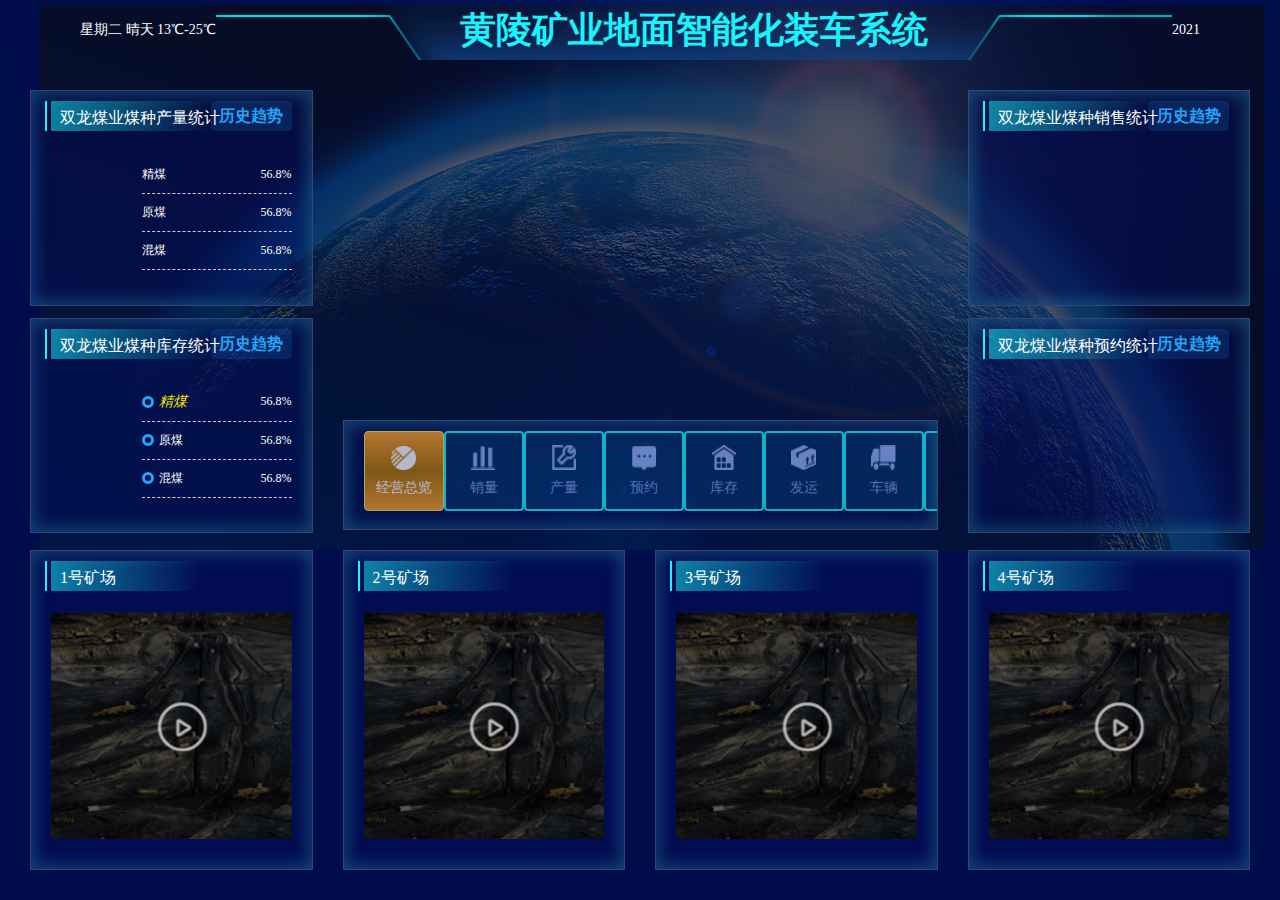
==== commit 5b7875ea: "feat:" ====
--- a/index.html
+++ b/index.html
@@ -10,152 +10,163 @@
 	</head>
 	<body>
 		<div class="wrap flex flex-direction justify-between">
-			<div class="wrap-head">
-				
-			</div>
-			<div class="wrap-content layui-row layui-col-space30">
-				<div class="layui-col-md3">
-					<div class="wrap-left box-wrap">
-						<div class="box-top border border-lr flex flex-direction">
-							<div class="plblic-tilte">
-								<div class="box-title">
-									双龙煤业煤种产量统计
-								</div>
-								<div class="tags">
-									历史趋势
-								</div>
-							</div>
-							<div class="flex-sub flex">
-								<div class="flex-sub"  id="chart1">
-									
-								</div>
-								<div class="legend-wrap">
-									<div class="legend-item">
-										<span>精煤</span>
-										<span>56.8%</span>
-									</div>
-									<div class="legend-item">
-										<span>原煤</span>
-										<span>56.8%</span>
-									</div>
-									<div class="legend-item">
-										<span>混煤</span>
-										<span>56.8%</span>
-									</div>
-								</div>
-							</div>
-						</div>
-						<div class="box-bottom border border-lr flex flex-direction">
-							<div class="plblic-tilte">
-								<div class="box-title">
-									双龙煤业煤种库存统计
-								</div>
-								<div class="tags">
-									历史趋势
-								</div>
-							</div>
-							<div class="flex-sub flex">
-								<div class="flex-sub" id="chart2">
-									
-								</div>
-								<div class="legend-wrap">
-									<div class="legend-item s1">
-										<div>
-											<b></b>
-											<i>精煤</i>
-										</div>
-										<span>56.8%</span>
-									</div>
-									<div class="legend-item s2">
-										<div>
-											<b></b>
+			<div class="wrap-c flex-sub flex flex-direction justify-between">
+				<div class="wrap-head flex align-center justify-between">
+					<div class="head-left">
+						<span>星期二</span>
+						<span>晴天</span>
+						<span>13℃-25℃</span>
+					</div>
+					<div class="head-center flex justify-center align-center">黄陵矿业地面智能化装车系统</div>
+					<div class="head-right">
+						<span class="head-time">2021</span>
+					</div>
+				</div>
+				<div class="wrap-content layui-row layui-col-space30">
+					<div class="layui-col-md3">
+						<div class="wrap-left box-wrap">
+							<div class="box-top border border-lr flex flex-direction">
+								<div class="plblic-tilte">
+									<div class="box-title">
+										双龙煤业煤种产量统计
+									</div>
+									<div class="tags">
+										历史趋势
+									</div>
+								</div>
+								<div class="flex-sub flex">
+									<div class="flex-sub" id="chart1">
+
+									</div>
+									<div class="legend-wrap">
+										<div class="legend-item">
+											<span>精煤</span>
+											<span>56.8%</span>
+										</div>
+										<div class="legend-item">
 											<span>原煤</span>
-										</div>
-										<span>56.8%</span>
-									</div>
-									<div class="legend-item s3">
-										<div>
-											<b></b>
+											<span>56.8%</span>
+										</div>
+										<div class="legend-item">
 											<span>混煤</span>
-										</div>
-										<span>56.8%</span>
-									</div>
-								</div>
-							</div>
-						</div>
-					</div>
+											<span>56.8%</span>
+										</div>
+									</div>
+								</div>
+							</div>
+							<div class="box-bottom border border-lr flex flex-direction">
+								<div class="plblic-tilte">
+									<div class="box-title">
+										双龙煤业煤种库存统计
+									</div>
+									<div class="tags">
+										历史趋势
+									</div>
+								</div>
+								<div class="flex-sub flex">
+									<div class="flex-sub" id="chart2">
+
+									</div>
+									<div class="legend-wrap">
+										<div class="legend-item s1">
+											<div>
+												<b></b>
+												<i>精煤</i>
+											</div>
+											<span>56.8%</span>
+										</div>
+										<div class="legend-item s2">
+											<div>
+												<b></b>
+												<span>原煤</span>
+											</div>
+											<span>56.8%</span>
+										</div>
+										<div class="legend-item s3">
+											<div>
+												<b></b>
+												<span>混煤</span>
+											</div>
+											<span>56.8%</span>
+										</div>
+									</div>
+								</div>
+							</div>
+						</div>
+					</div>
+					<div class="layui-col-md6">
+						<div class="wrap-center">
+							<div class="map border-lr flex flex-direction">
+								<!-- <div class="flex-sub" id="map_div">
+								</div> -->
+							</div>
+							<div class="fyl border border-lr flex flex-direction">
+								<ul class="flex-sub flex">
+									<a class="active" href="index.html">
+										<img src="images/nav1.png" />
+										<span>经营总览</span>
+									</a>
+									<a>
+										<img src="images/nav2.png" />
+										<span>销量</span>
+									</a>
+									<a>
+										<img src="images/nav3.png" />
+										<span>产量</span>
+									</a>
+									<a>
+										<img src="images/nav4.png" />
+										<span>预约</span>
+									</a>
+									<a>
+										<img src="images/nav5.png" />
+										<span>库存</span>
+									</a>
+									<a>
+										<img src="images/nav6.png" />
+										<span>发运</span>
+									</a>
+									<a>
+										<img src="images/nav7.png" />
+										<span>车辆</span>
+									</a>
+									<a>
+										<img src="images/nav8.png" />
+										<span>视频监控</span>
+									</a>
+								</ul>
+							</div>
+						</div>
+					</div>
+					<div class="layui-col-md3">
+						<div class="wrap-right box-wrap">
+							<div class="box-top border border-lr">
+								<div class="plblic-tilte">
+									<div class="box-title">
+										双龙煤业煤种销售统计
+									</div>
+									<div class="tags">
+										历史趋势
+									</div>
+								</div>
+							</div>
+							<div class="box-bottom border border-lr flex flex-direction">
+								<div class="plblic-tilte">
+									<div class="box-title">
+										双龙煤业煤种预约统计
+									</div>
+									<div class="tags">
+										历史趋势
+									</div>
+								</div>
+								<div class="flex-sub">
+								</div>
+							</div>
+						</div>
+					</div>
+
 				</div>
-				<div class="layui-col-md6">
-					<div class="wrap-center">
-						<div class="map border-lr flex flex-direction">
-							<!-- <div class="flex-sub" id="map_div">
-							</div> -->
-						</div>
-						<div class="fyl border border-lr flex flex-direction">
-							<ul class="flex-sub flex">
-								<a class="active" href="index.html">
-									<img src="" />
-									<span>经营总览</span>
-								</a>
-								<a>
-									<img src="" />
-									<span>销量</span>
-								</a>
-								<a>
-									<img src="" />
-									<span>产量</span>
-								</a>
-								<a>
-									<img src="" />
-									<span>预约</span>
-								</a>
-								<a>
-									<img src="" />
-									<span>库存</span>
-								</a>
-								<a>
-									<img src="" />
-									<span>发运</span>
-								</a>
-								<a>
-									<img src="" />
-									<span>车辆</span>
-								</a>
-								<a>
-									<img src="" />
-									<span>视频监控</span>
-								</a>
-							</ul>
-						</div>
-					</div>
-				</div>
-				<div class="layui-col-md3">
-					<div class="wrap-right box-wrap">
-						<div class="box-top border border-lr">
-							<div class="plblic-tilte">
-								<div class="box-title">
-									双龙煤业煤种销售统计
-								</div>
-								<div class="tags">
-									历史趋势
-								</div>
-							</div>
-						</div>
-						<div class="box-bottom border border-lr flex flex-direction">
-							<div class="plblic-tilte">
-								<div class="box-title">
-									双龙煤业煤种预约统计
-								</div>
-								<div class="tags">
-									历史趋势
-								</div>
-							</div>
-							<div class="flex-sub">
-							</div>
-						</div>
-					</div>
-				</div>
-				
+
 			</div>
 			<div class="wrap-list">
 				<div class="layui-row layui-col-space30">
@@ -207,7 +218,9 @@
 <script src="./js/jquery.js"></script>
 <script src="./js/echarts.min.js"></script>
 <script src="http://api.map.baidu.com/api?v=2.0&ak=5ieMMexWmzB9jivTq6oCRX9j&callback"></script>
-<script src="js/map.js"></script>
+<!-- <script src="js/map.js"></script> -->
+<script src="js/util.js"></script>
+<script src="js/public.js"></script>
 <script src="js/index.js"></script>
 <script>
 	$(function() {
--- a/css/mixin.css
+++ b/css/mixin.css
@@ -8,6 +8,7 @@
 	margin: 0px;
 	color: #222;
 	font-family: "微软雅黑";
+	background: #000d4a;
 }
 
 body {
@@ -16,16 +17,39 @@
 
 .wrap-head {
 	height: 60px;
+	padding: 0 30px;
 }
-
+.head-left {
+	padding-left: 50px;
+	color: white;
+}
+.head-center {
+	flex: 1;
+	height: 100%;
+	max-width: 1200px;
+	background: url(../images/index-title-bg.png) center;
+}
+.head-right {
+	color: white;
+	padding-right: 50px;
+}
+.head-center {
+	font-size: 36px;
+	font-family: PingFang SC;
+	font-weight: bold;
+	color: #16F5FF;
+	line-height: 25px;
+}
+.wrap-c {
+	background: url(../images/index-wrap-bg.png) 40px center;
+	background-size: cover;
+}
 .wrap-content {
 	/* padding: 0 30px; */
 	margin: 15px 15px 5px;
 	flex: 1;
 	display: flex;
 	box-sizing: border-box;
-	background: url(../images/index-wrap-bg.png) center;
-	background-size: cover;
 }
 .box-top {
 	height: 49%;
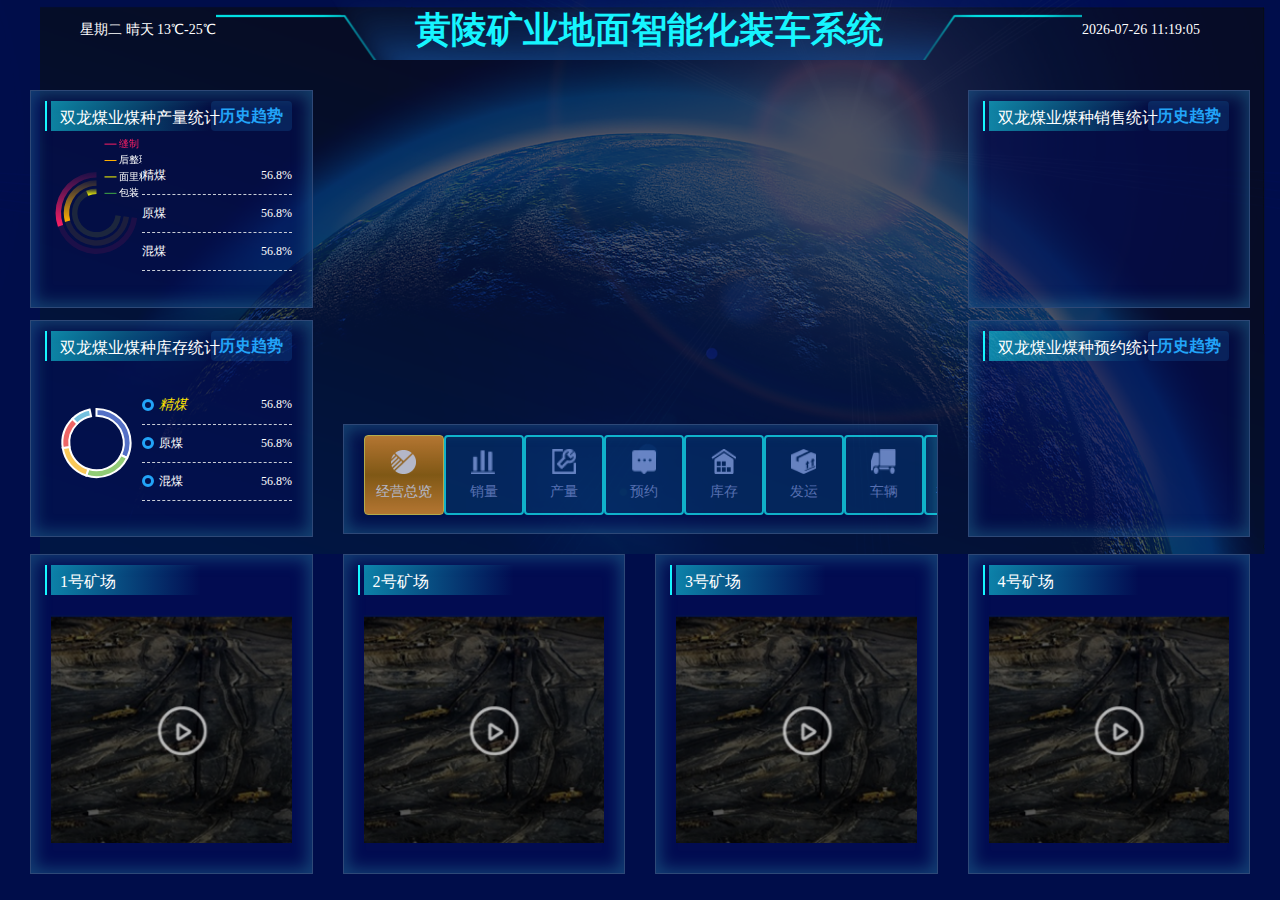
==== commit 2567c96d: "faetr" ====
--- a/index.html
+++ b/index.html
@@ -219,7 +219,6 @@
 <script src="./js/echarts.min.js"></script>
 <script src="http://api.map.baidu.com/api?v=2.0&ak=5ieMMexWmzB9jivTq6oCRX9j&callback"></script>
 <!-- <script src="js/map.js"></script> -->
-<script src="js/util.js"></script>
 <script src="js/public.js"></script>
 <script src="js/index.js"></script>
 <script>
